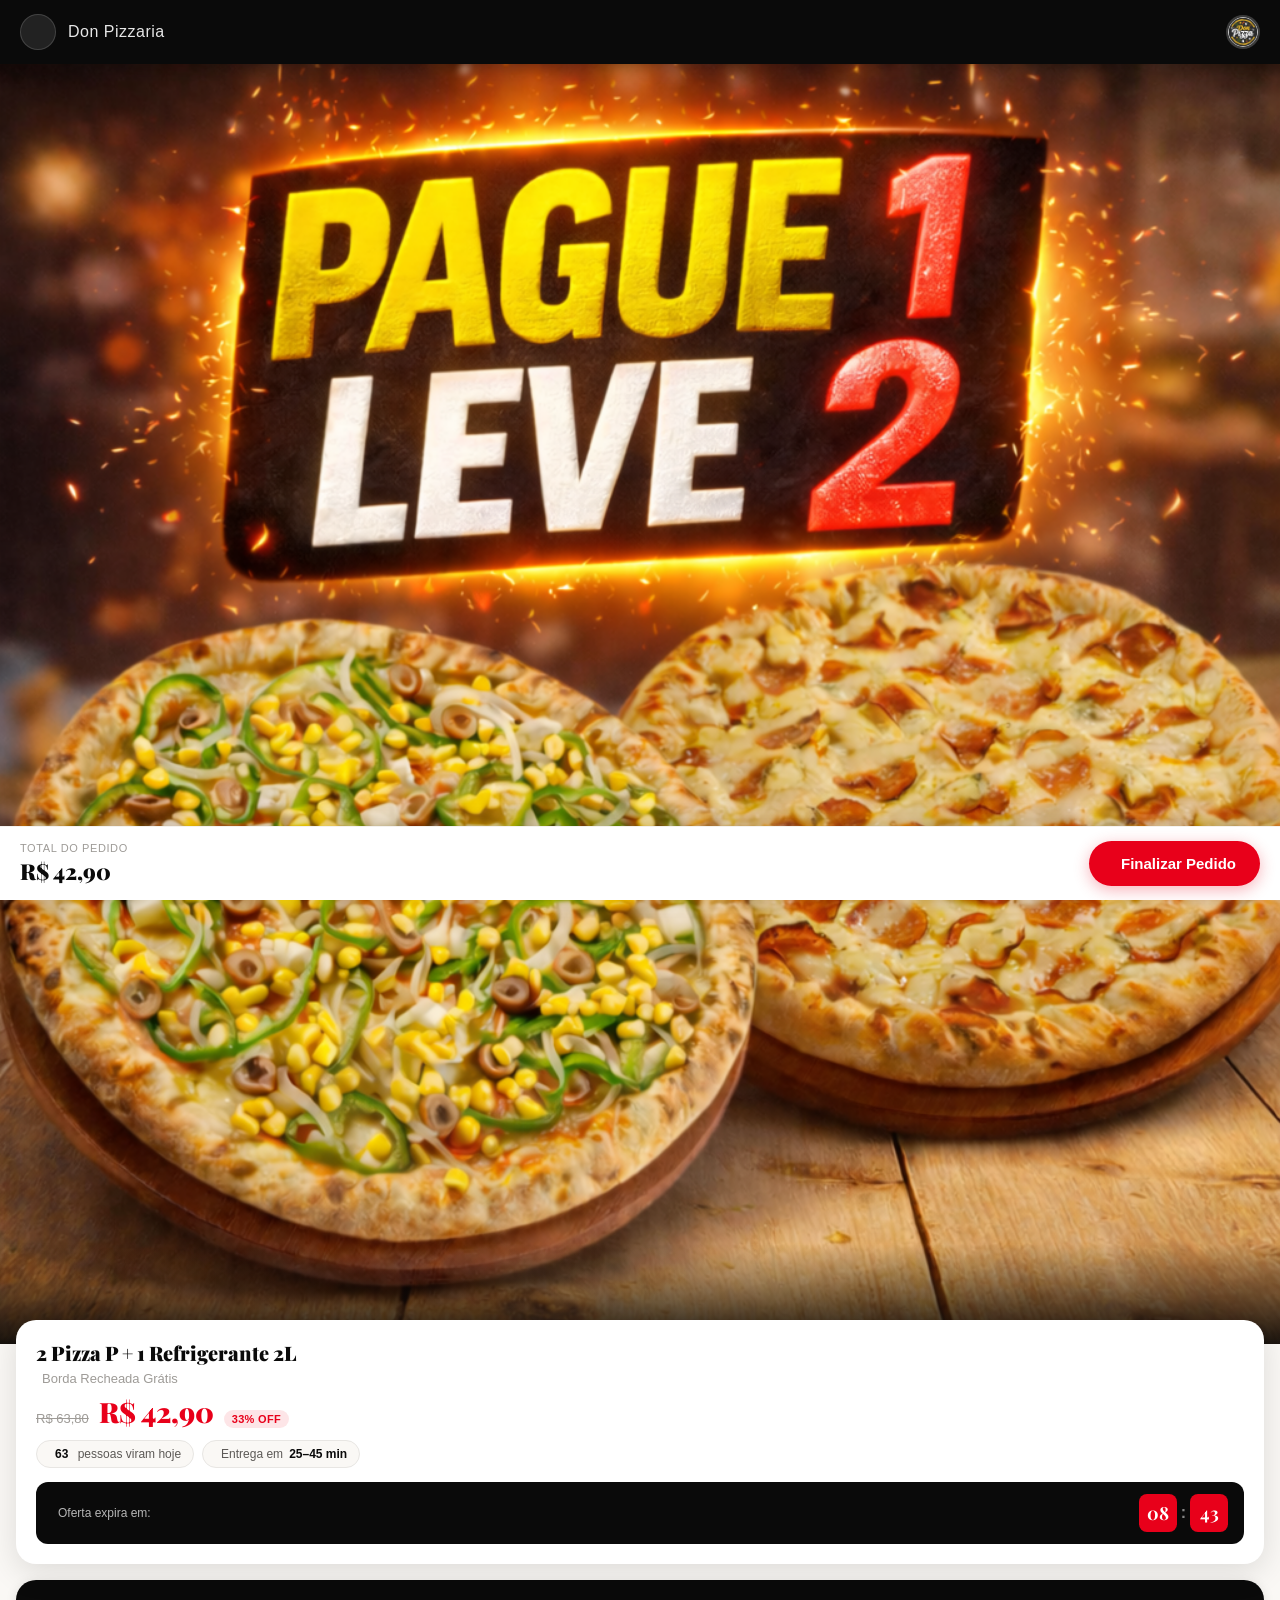
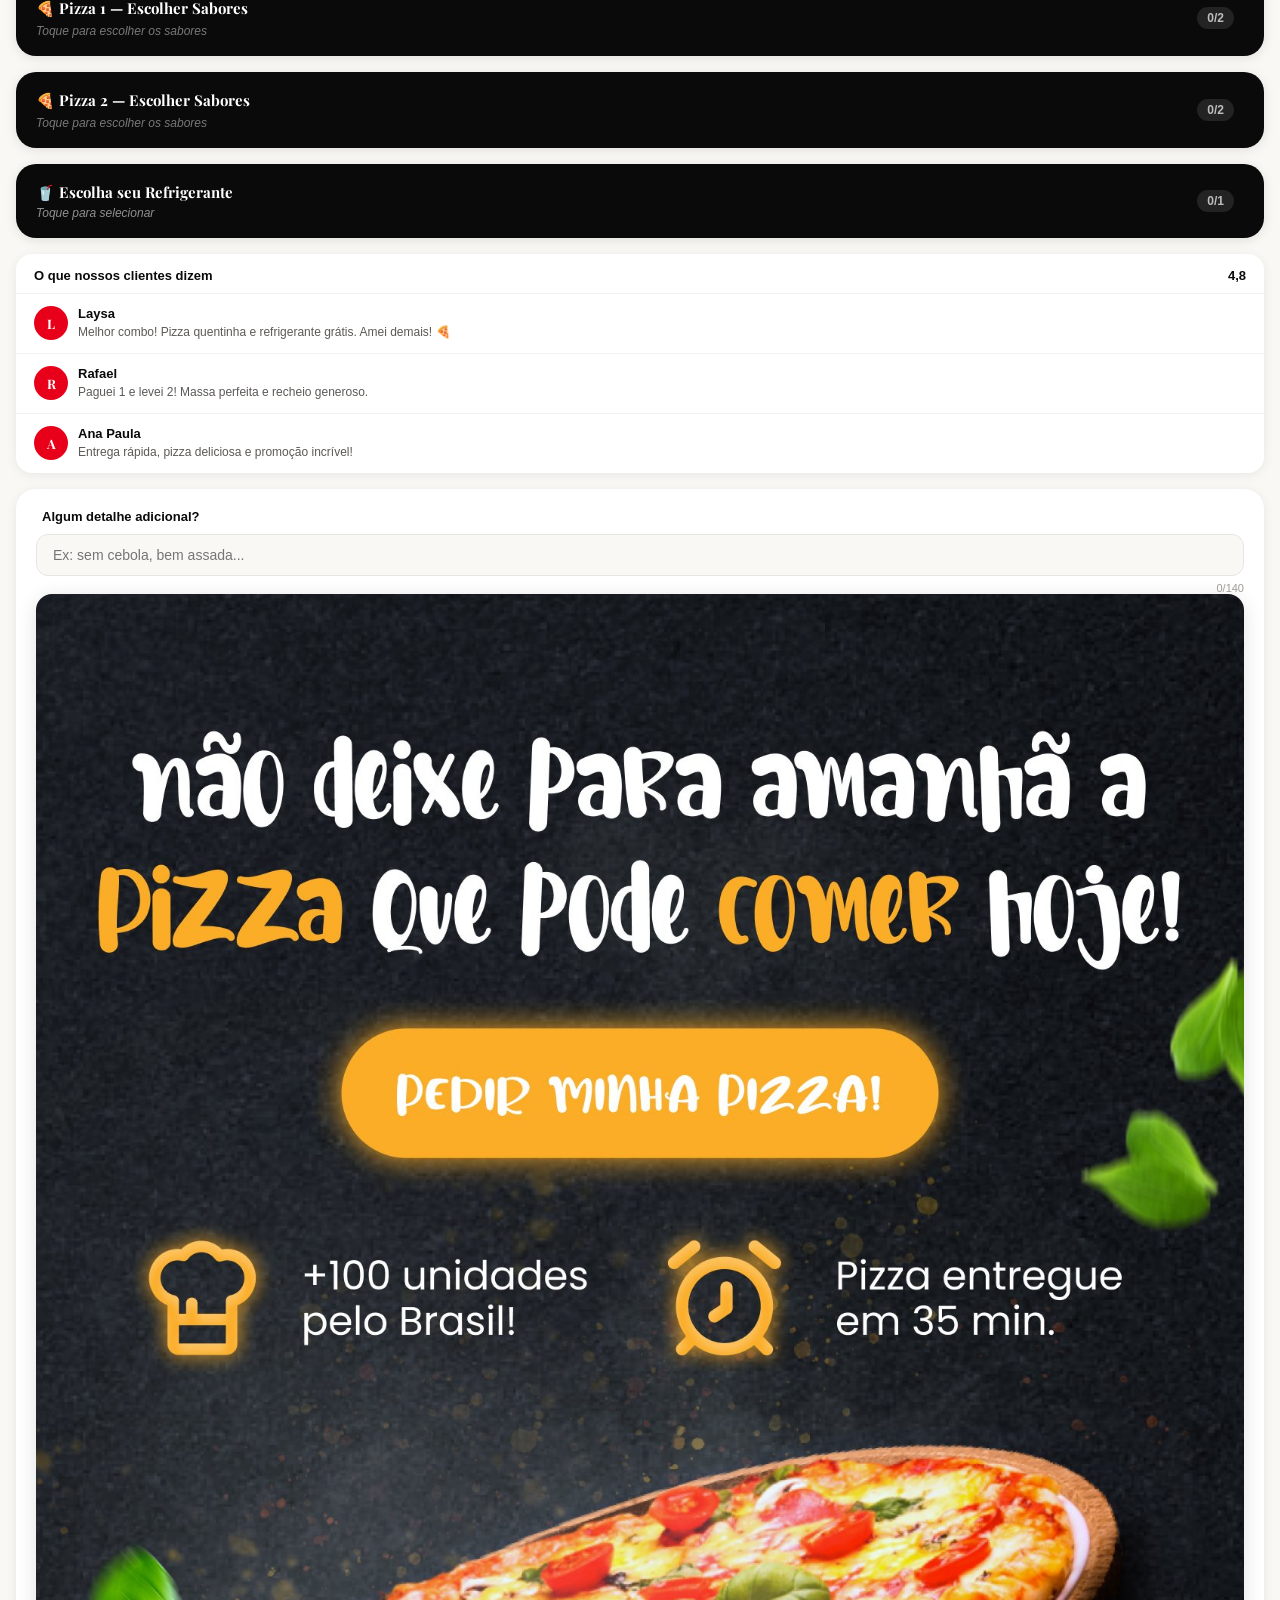
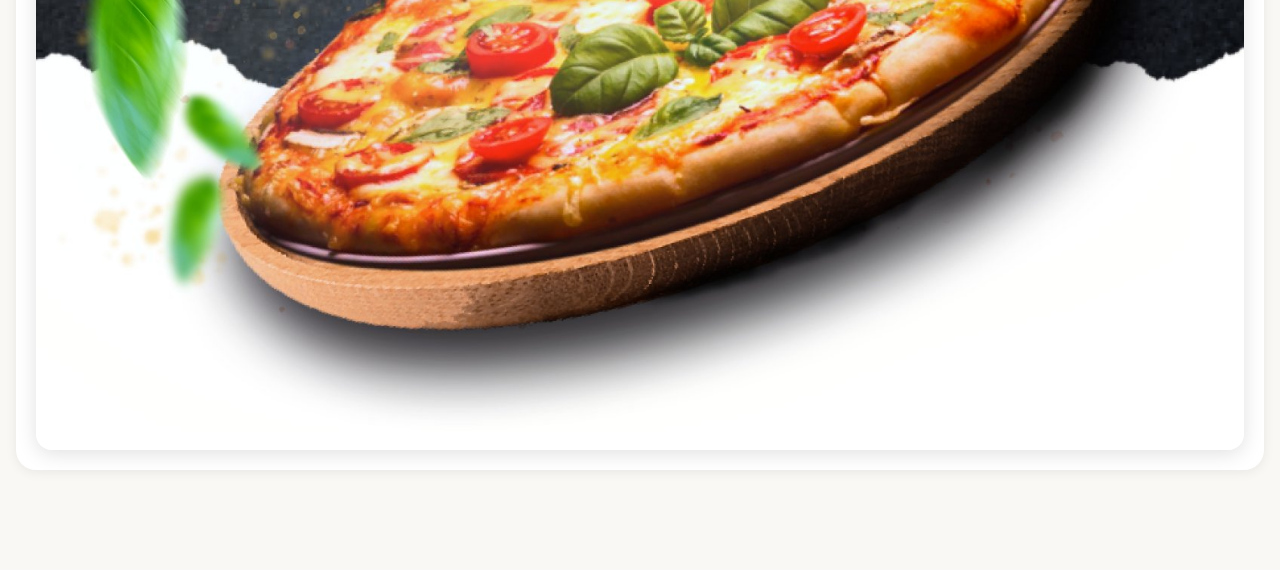
==== produtos/pizza/pizza2.html @ e61d5c29 "Add files via upload" ====
<!DOCTYPE html>
<html lang="pt-br" translate="no">

<!-- Mirrored from pedidosldonpiizzaass.site/produtos/pizza/pizza2.html by HTTrack Website Copier/3.x [XR&CO'2014], Thu, 18 Jun 2026 01:14:57 GMT -->
<head>
<meta http-equiv="content-type" content="text/html;charset=UTF-8">
<script src="../../../cdn.utmify.com.br/scripts/utms/latest.js" data-utmify-prevent-xcod-sck data-utmify-prevent-subids async defer></script>


<script>
  window.googlePixelId = "6a2b6764cfd3c053f287522c";
  var a = document.createElement("script");
  a.setAttribute("async", "");
  a.setAttribute("defer", "");
  a.setAttribute("src", "../../../cdn.utmify.com.br/scripts/pixel/pixel-google.js");
  document.head.appendChild(a);
</script>


<meta name="google" content="notranslate">
<meta charset="utf-8">
<meta http-equiv="X-UA-Compatible" content="IE=edge">
<meta name="viewport" content="width=device-width, initial-scale=1.0, maximum-scale=1.0, user-scalable=no">
<link rel="shortcut icon" href="images/pizzaria.png">
<title>Don Pizza — 2 Pizza P + 1 Refrigerante 2L</title>
<meta name="theme-color" content="#E8001A">
<meta name="apple-mobile-web-app-capable" content="yes">
<link rel="stylesheet" href="../../../cdnjs.cloudflare.com/ajax/libs/font-awesome/6.5.0/css/all.min.css">
<link rel="stylesheet" href="css/don-pizza.css">
<link rel="stylesheet" href="css/produto.css">
</head>
<body>

<nav class="topbar">
  <a class="voltar" href="../../index-2.html"><i class="fa-solid fa-chevron-left"></i></a>
  <span class="topbar-title">Don Pizzaria</span>
  <div class="topbar-logo"><img src="images/pizzaria.png" alt="Don Pizza"></div>
</nav>

<div class="produto-hero">
  <img src="images/pizzafoto.png" alt="2 Pizza P + 1 Refrigerante 2L">
</div>

<div class="produto-info-card">
  <h1>2 Pizza P + 1 Refrigerante 2L</h1>
  <div class="detalhe-prod"><i class="fa-solid fa-gift"></i> Borda Recheada Grátis</div>
  <div class="produto-preco-wrap">
    <span class="produto-preco-original">R$ 63,80</span>
    <span class="produto-preco-atual">R$ 42,90</span>
    <span class="produto-desconto-badge">33% OFF</span>
  </div>
  <div class="social-proof-bar">
    <span class="proof-badge"><i class="fa-solid fa-fire"></i> <b id="views-count">63</b>&nbsp;pessoas viram hoje</span>
    <span class="proof-badge"><i class="fa-solid fa-clock-rotate-left"></i> Entrega em <b>25–45 min</b></span>
  </div>
  <div class="urgency-bar">
    <span class="urgency-label"><i class="fa-solid fa-bolt"></i> Oferta expira em:</span>
    <div class="urgency-timer">
      <div class="time-block" id="u-min">00</div>
      <span class="time-sep">:</span>
      <div class="time-block" id="u-sec">00</div>
    </div>
  </div>
</div>

<div class="secoes-wrapper">
  
    <button class="pizza-trigger" id="pizza1-trigger" type="button">
      <div class="pizza-trigger-left">
        <h3>🍕 Pizza 1 — Escolher Sabores</h3>
        <div class="pizza-sabores-escolhidos" id="pizza1-pills">
          <span class="sabor-pill-empty">Toque para escolher os sabores</span>
        </div>
      </div>
      <div class="pizza-trigger-right">
        <span class="pizza-badge" id="pizza1-badge">0/2</span>
        <i class="fa-solid fa-chevron-right"></i>
      </div>
    </button>
  
    <button class="pizza-trigger" id="pizza2-trigger" type="button">
      <div class="pizza-trigger-left">
        <h3>🍕 Pizza 2 — Escolher Sabores</h3>
        <div class="pizza-sabores-escolhidos" id="pizza2-pills">
          <span class="sabor-pill-empty">Toque para escolher os sabores</span>
        </div>
      </div>
      <div class="pizza-trigger-right">
        <span class="pizza-badge" id="pizza2-badge">0/2</span>
        <i class="fa-solid fa-chevron-right"></i>
      </div>
    </button>
  
    <button class="bebida-trigger" id="bebida-trigger" type="button">
      <div class="bebida-trigger-left">
        <h3>🥤 Escolha seu Refrigerante</h3>
        <span class="bebida-escolhida" id="bebida-label">Toque para selecionar</span>
      </div>
      <div class="bebida-trigger-right">
        <span class="bebida-badge" id="bebida-badge">0/1</span>
        <i class="fa-solid fa-chevron-right"></i>
      </div>
    </button>
  
    <div class="mini-reviews">
      <div class="mini-reviews-header">
        <span>O que nossos clientes dizem</span>
        <div class="stars-mini">
          <i class="fa fa-star"></i><i class="fa fa-star"></i><i class="fa fa-star"></i>
          <i class="fa fa-star"></i><i class="fa fa-star-half-alt"></i><b>4,8</b>
        </div>
      </div>
      <div class="mini-review-item">
        <div class="mini-review-avatar">L</div>
        <div class="mini-review-content">
          <span class="review-name">Laysa
            <span class="stars"><i class="fa fa-star"></i><i class="fa fa-star"></i><i class="fa fa-star"></i><i class="fa fa-star"></i><i class="fa fa-star"></i></span>
          </span>
          <p>Melhor combo! Pizza quentinha e refrigerante grátis. Amei demais! 🍕</p>
        </div>
      </div>
      <div class="mini-review-item">
        <div class="mini-review-avatar">R</div>
        <div class="mini-review-content">
          <span class="review-name">Rafael
            <span class="stars"><i class="fa fa-star"></i><i class="fa fa-star"></i><i class="fa fa-star"></i><i class="fa fa-star"></i><i class="fa fa-star"></i></span>
          </span>
          <p>Paguei 1 e levei 2! Massa perfeita e recheio generoso.</p>
        </div>
      </div>
      <div class="mini-review-item">
        <div class="mini-review-avatar">A</div>
        <div class="mini-review-content">
          <span class="review-name">Ana Paula
            <span class="stars"><i class="fa fa-star"></i><i class="fa fa-star"></i><i class="fa fa-star"></i><i class="fa fa-star"></i><i class="fa fa-star"></i></span>
          </span>
          <p>Entrega rápida, pizza deliciosa e promoção incrível!</p>
        </div>
      </div>
    </div>
  <div class="observacao-wrap">
    <label><i class="fa-regular fa-pen-to-square" style="color:#E8001A;margin-right:6px;"></i>Algum detalhe adicional?</label>
    <input class="observacao" type="text" placeholder="Ex: sem cebola, bem assada..." maxlength="140">
    <em><span class="obs-count">0</span>/140</em>
  <!-- Banner intermediário -->
  <a href="../../index-2.html#pague-1-leve-2" style="display:block;border-radius:16px;overflow:hidden;box-shadow:0 4px 20px rgba(0,0,0,0.12);">
    <img src="../../images/banner_mobile_1.png" alt="Pedir minha pizza!" style="width:100%;height:auto;display:block;">
  </a>

</div>


  <div class="pizza-overlay" id="pizza1-overlay">
    <div class="pizza-sheet">

      <!-- Step dots: step1=metade1, step2=metade2 -->
      <div class="pizza-steps">
        <div class="pizza-step-dot active" id="pizza1-dot1"></div>
        <div class="pizza-step-dot" id="pizza1-dot2"></div>
      </div>

      <!-- Header -->
      <div class="pizza-sheet-header">
        <div class="pizza-sheet-header-top">
          <div>
            <h3 id="pizza1-step-title">1ª metade da Pizza 1</h3>
            <p id="pizza1-step-sub">Escolha 1 sabor para a primeira metade</p>
          </div>
          <button class="pizza-sheet-close" id="pizza1-close">
            <i class="fa-solid fa-xmark"></i>
          </button>
        </div>
      </div>

      <!-- Selected preview -->
      <div class="pizza-selected-preview" id="pizza1-preview">
        <span class="preview-label">Escolhidos:</span>
        <span class="preview-empty" id="pizza1-preview-empty">Nenhum ainda</span>
      </div>

      <!-- Sabor list -->
      <div class="pizza-sabor-list" id="pizza1-list">
        
        <div class="pizza-sabor-item" data-id="s1" data-nome="Calabresa">
          <div class="pizza-sabor-check"></div>
          <div class="pizza-sabor-info">
            <b>Calabresa</b>
            <span>Molho de tomate, mussarela, calabresa e cebola.</span>
          </div>
        </div>
        <div class="pizza-sabor-item" data-id="s2" data-nome="Mussarela">
          <div class="pizza-sabor-check"></div>
          <div class="pizza-sabor-info">
            <b>Mussarela</b>
            <span>Molho de tomate e bastante queijo mussarela.</span>
          </div>
        </div>
        <div class="pizza-sabor-item" data-id="s3" data-nome="Portuguesa">
          <div class="pizza-sabor-check"></div>
          <div class="pizza-sabor-info">
            <b>Portuguesa</b>
            <span>Mussarela, presunto, ovo, cebola, pimentão e azeitona.</span>
          </div>
        </div>
        <div class="pizza-sabor-item" data-id="s4" data-nome="Frango com Catupiry">
          <div class="pizza-sabor-check"></div>
          <div class="pizza-sabor-info">
            <b>Frango com Catupiry</b>
            <span>Frango desfiado temperado com catupiry.</span>
          </div>
        </div>
        <div class="pizza-sabor-item" data-id="s5" data-nome="Pepperoni">
          <div class="pizza-sabor-check"></div>
          <div class="pizza-sabor-info">
            <b>Pepperoni</b>
            <span>Molho de tomate, mussarela e pepperoni.</span>
          </div>
        </div>
        <div class="pizza-sabor-item" data-id="s6" data-nome="Quatro Queijos">
          <div class="pizza-sabor-check"></div>
          <div class="pizza-sabor-info">
            <b>Quatro Queijos</b>
            <span>Mussarela, parmesão, provolone e gorgonzola.</span>
          </div>
        </div>
        <div class="pizza-sabor-item" data-id="s7" data-nome="Marguerita">
          <div class="pizza-sabor-check"></div>
          <div class="pizza-sabor-info">
            <b>Marguerita</b>
            <span>Molho de tomate, mussarela, tomate e manjericão.</span>
          </div>
        </div>
        <div class="pizza-sabor-item" data-id="s8" data-nome="Bacon">
          <div class="pizza-sabor-check"></div>
          <div class="pizza-sabor-info">
            <b>Bacon</b>
            <span>Molho de tomate, mussarela e bastante bacon crocante.</span>
          </div>
        </div>
        <div class="pizza-sabor-item" data-id="s9" data-nome="Palmito">
          <div class="pizza-sabor-check"></div>
          <div class="pizza-sabor-info">
            <b>Palmito</b>
            <span>Molho de tomate, mussarela e palmitos.</span>
          </div>
        </div>
        <div class="pizza-sabor-item" data-id="s10" data-nome="Toscana">
          <div class="pizza-sabor-check"></div>
          <div class="pizza-sabor-info">
            <b>Toscana</b>
            <span>Mussarela e calabresa em rodelas.</span>
          </div>
        </div>
        <div class="pizza-sabor-item" data-id="s11" data-nome="Peruana">
          <div class="pizza-sabor-check"></div>
          <div class="pizza-sabor-info">
            <b>Peruana</b>
            <span>Molho de tomate, atum, cebola e mussarela.</span>
          </div>
        </div>
        <div class="pizza-sabor-item" data-id="s12" data-nome="Atum">
          <div class="pizza-sabor-check"></div>
          <div class="pizza-sabor-info">
            <b>Atum</b>
            <span>Molho de tomate, atum e rodelas de cebola.</span>
          </div>
        </div>
        <div class="pizza-sabor-item" data-id="s13" data-nome="Brócolis">
          <div class="pizza-sabor-check"></div>
          <div class="pizza-sabor-info">
            <b>Brócolis</b>
            <span>Molho de tomate, brócolis e mussarela.</span>
          </div>
        </div>
      </div>

      <!-- Footer -->
      <div class="pizza-sheet-footer">
        <button class="pizza-btn-voltar" id="pizza1-back" style="display:none">
          <i class="fa-solid fa-arrow-left"></i> Voltar
        </button>
        <button class="pizza-btn-avancar" id="pizza1-next" disabled>
          Próximo <i class="fa-solid fa-arrow-right"></i>
        </button>
      </div>

    </div>
  </div>

  <div class="pizza-overlay" id="pizza2-overlay">
    <div class="pizza-sheet">

      <!-- Step dots: step1=metade1, step2=metade2 -->
      <div class="pizza-steps">
        <div class="pizza-step-dot active" id="pizza2-dot1"></div>
        <div class="pizza-step-dot" id="pizza2-dot2"></div>
      </div>

      <!-- Header -->
      <div class="pizza-sheet-header">
        <div class="pizza-sheet-header-top">
          <div>
            <h3 id="pizza2-step-title">1ª metade da Pizza 2</h3>
            <p id="pizza2-step-sub">Escolha 1 sabor para a primeira metade</p>
          </div>
          <button class="pizza-sheet-close" id="pizza2-close">
            <i class="fa-solid fa-xmark"></i>
          </button>
        </div>
      </div>

      <!-- Selected preview -->
      <div class="pizza-selected-preview" id="pizza2-preview">
        <span class="preview-label">Escolhidos:</span>
        <span class="preview-empty" id="pizza2-preview-empty">Nenhum ainda</span>
      </div>

      <!-- Sabor list -->
      <div class="pizza-sabor-list" id="pizza2-list">
        
        <div class="pizza-sabor-item" data-id="s1" data-nome="Calabresa">
          <div class="pizza-sabor-check"></div>
          <div class="pizza-sabor-info">
            <b>Calabresa</b>
            <span>Molho de tomate, mussarela, calabresa e cebola.</span>
          </div>
        </div>
        <div class="pizza-sabor-item" data-id="s2" data-nome="Mussarela">
          <div class="pizza-sabor-check"></div>
          <div class="pizza-sabor-info">
            <b>Mussarela</b>
            <span>Molho de tomate e bastante queijo mussarela.</span>
          </div>
        </div>
        <div class="pizza-sabor-item" data-id="s3" data-nome="Portuguesa">
          <div class="pizza-sabor-check"></div>
          <div class="pizza-sabor-info">
            <b>Portuguesa</b>
            <span>Mussarela, presunto, ovo, cebola, pimentão e azeitona.</span>
          </div>
        </div>
        <div class="pizza-sabor-item" data-id="s4" data-nome="Frango com Catupiry">
          <div class="pizza-sabor-check"></div>
          <div class="pizza-sabor-info">
            <b>Frango com Catupiry</b>
            <span>Frango desfiado temperado com catupiry.</span>
          </div>
        </div>
        <div class="pizza-sabor-item" data-id="s5" data-nome="Pepperoni">
          <div class="pizza-sabor-check"></div>
          <div class="pizza-sabor-info">
            <b>Pepperoni</b>
            <span>Molho de tomate, mussarela e pepperoni.</span>
          </div>
        </div>
        <div class="pizza-sabor-item" data-id="s6" data-nome="Quatro Queijos">
          <div class="pizza-sabor-check"></div>
          <div class="pizza-sabor-info">
            <b>Quatro Queijos</b>
            <span>Mussarela, parmesão, provolone e gorgonzola.</span>
          </div>
        </div>
        <div class="pizza-sabor-item" data-id="s7" data-nome="Marguerita">
          <div class="pizza-sabor-check"></div>
          <div class="pizza-sabor-info">
            <b>Marguerita</b>
            <span>Molho de tomate, mussarela, tomate e manjericão.</span>
          </div>
        </div>
        <div class="pizza-sabor-item" data-id="s8" data-nome="Bacon">
          <div class="pizza-sabor-check"></div>
          <div class="pizza-sabor-info">
            <b>Bacon</b>
            <span>Molho de tomate, mussarela e bastante bacon crocante.</span>
          </div>
        </div>
        <div class="pizza-sabor-item" data-id="s9" data-nome="Palmito">
          <div class="pizza-sabor-check"></div>
          <div class="pizza-sabor-info">
            <b>Palmito</b>
            <span>Molho de tomate, mussarela e palmitos.</span>
          </div>
        </div>
        <div class="pizza-sabor-item" data-id="s10" data-nome="Toscana">
          <div class="pizza-sabor-check"></div>
          <div class="pizza-sabor-info">
            <b>Toscana</b>
            <span>Mussarela e calabresa em rodelas.</span>
          </div>
        </div>
        <div class="pizza-sabor-item" data-id="s11" data-nome="Peruana">
          <div class="pizza-sabor-check"></div>
          <div class="pizza-sabor-info">
            <b>Peruana</b>
            <span>Molho de tomate, atum, cebola e mussarela.</span>
          </div>
        </div>
        <div class="pizza-sabor-item" data-id="s12" data-nome="Atum">
          <div class="pizza-sabor-check"></div>
          <div class="pizza-sabor-info">
            <b>Atum</b>
            <span>Molho de tomate, atum e rodelas de cebola.</span>
          </div>
        </div>
        <div class="pizza-sabor-item" data-id="s13" data-nome="Brócolis">
          <div class="pizza-sabor-check"></div>
          <div class="pizza-sabor-info">
            <b>Brócolis</b>
            <span>Molho de tomate, brócolis e mussarela.</span>
          </div>
        </div>
      </div>

      <!-- Footer -->
      <div class="pizza-sheet-footer">
        <button class="pizza-btn-voltar" id="pizza2-back" style="display:none">
          <i class="fa-solid fa-arrow-left"></i> Voltar
        </button>
        <button class="pizza-btn-avancar" id="pizza2-next" disabled>
          Próximo <i class="fa-solid fa-arrow-right"></i>
        </button>
      </div>

    </div>
  </div>

  <div class="bebida-overlay" id="bebida-overlay">
    <div class="bebida-sheet">
      <div class="bebida-sheet-header">
        <div>
          <h3>Escolha seu Refrigerante</h3>
          <p>Selecione 1 opção</p>
        </div>
        <button class="bebida-sheet-close" id="bebida-close">
          <i class="fa-solid fa-xmark"></i>
        </button>
      </div>
      <div class="bebida-list">
        <div class="bebida-option" data-id="r1" data-nome="Coca-Cola 2L">
          <div class="radio"></div>
          <div class="bebida-option-info">
            <b>Coca-Cola 2L</b>
            <span>Sabor clássico e refrescante.</span>
          </div>
        </div>
        <div class="bebida-option" data-id="r2" data-nome="Coca-Cola Zero 2L">
          <div class="radio"></div>
          <div class="bebida-option-info">
            <b>Coca-Cola Zero 2L</b>
            <span>Sem calorias, zero açúcar.</span>
          </div>
        </div>
        <div class="bebida-option" data-id="r3" data-nome="Guaraná Antarctica 2L">
          <div class="radio"></div>
          <div class="bebida-option-info">
            <b>Guaraná Antarctica 2L</b>
            <span>Suave, adocicado e refrescante.</span>
          </div>
        </div>
        <div class="bebida-option" data-id="r4" data-nome="Guaraná Zero 2L">
          <div class="radio"></div>
          <div class="bebida-option-info">
            <b>Guaraná Zero 2L</b>
            <span>Guaraná sem açúcar, leve.</span>
          </div>
        </div>
        <div class="bebida-option" data-id="r5" data-nome="Fanta Uva 2L">
          <div class="radio"></div>
          <div class="bebida-option-info">
            <b>Fanta Uva 2L</b>
            <span>Sabor de uva vibrante.</span>
          </div>
        </div>
        <div class="bebida-option" data-id="r6" data-nome="Fanta Laranja 2L">
          <div class="radio"></div>
          <div class="bebida-option-info">
            <b>Fanta Laranja 2L</b>
            <span>Sabor de laranja tropical.</span>
          </div>
        </div>
      </div>
      <div class="bebida-sheet-footer">
        <button class="bebida-btn-confirmar" id="bebida-confirmar" disabled>Confirmar escolha</button>
      </div>
    </div>
  </div>

<div id="detalhesProduto" style="display:none">
  <div class="somarAoPreco">s</div>
  <div class="info3">
    <input id="idProduto" type="hidden" name="idProduto" value="12111">
    <div class="qtdeProduto" style="display:none">
      <button class="removerQtde"></button>
      <input class="qtde" type="text" value="1" disabled>
      <button class="adicionarQtde"></button>
    </div>
    <div id="precoProduto">R$ 0,00</div>
    <span class="precoProduto" style="display:none">42.90</span>
    <button class="btn adicionarProduto">FINALIZAR</button>
    <a href="https://seguro.donpedidosdelivery.site/api/public/shopify?product=2611035345868&amp;store=26110" id="finalizarPedido" style="display:none;"></a>
  </div>
</div>

<div class="footer-pedido">
  <div class="preco-total">
    <span>Total do pedido</span>
    <strong>R$ 42,90</strong>
  </div>
  <button class="btn-finalizar" id="btn-finalizar">
    <i class="fa-solid fa-bag-shopping"></i> Finalizar Pedido
  </button>
</div>

<div class="exit-overlay" id="exitOverlay">
  <div class="exit-popup">
    <div class="exit-popup-header">
      <button class="exit-close" id="exitClose"><i class="fa-solid fa-xmark"></i></button>
      <span class="exit-emoji">🍕</span>
      <h3>Espera! Não vai embora com fome...</h3>
      <p>Temos uma oferta especial só pra você</p>
    </div>
    <div class="exit-popup-body">
      <div class="exit-offer-box">
        <span class="offer-tag">⚡ Oferta relâmpago</span>
        <p>Garanta <b>borda recheada dupla grátis</b> se finalizar agora!</p>
        <div class="exit-countdown"><i class="fa-solid fa-clock"></i> Expira em <span id="exit-timer">04:59</span></div>
      </div>
      <button class="exit-btn-sim" id="exitBtnSim"><i class="fa-solid fa-pizza-slice"></i> Quero aproveitar agora!</button>
      <button class="exit-btn-nao" id="exitBtnNao">Não, prefiro perder essa oferta</button>
    </div>
  </div>
</div>

<script>
// ── Urgency ───────────────────────────────────────────
(function() {
  var k='urg2', t=sessionStorage.getItem(k)?parseInt(sessionStorage.getItem(k)):(Math.floor(Math.random()*7)+8)*60+Math.floor(Math.random()*60);
  function tick(){if(t<=0)t=60;document.getElementById('u-min').textContent=('0'+Math.floor(t/60)).slice(-2);document.getElementById('u-sec').textContent=('0'+(t%60)).slice(-2);sessionStorage.setItem(k,t);t--;}
  tick();setInterval(tick,1000);
})();

// ── Views ─────────────────────────────────────────────
(function(){var el=document.getElementById('views-count'),v=parseInt(el.textContent);setInterval(function(){if(Math.random()>.7)el.textContent=++v;},8000);})();

// ── Observação ────────────────────────────────────────
var obs=document.querySelector('.observacao'),obsC=document.querySelector('.obs-count');
if(obs)obs.addEventListener('input',function(){if(obsC)obsC.textContent=obs.value.length;});

// ── Finalizar ─────────────────────────────────────────
function goCheckout(){location.href=document.getElementById('finalizarPedido').href;}
document.getElementById('btn-finalizar').addEventListener('click',goCheckout);


// ── Pizza 1 popup ──────────────────────────────────
(function() {
  var overlay  = document.getElementById('pizza1-overlay');
  var btnClose = document.getElementById('pizza1-close');
  var btnNext  = document.getElementById('pizza1-next');
  var btnBack  = document.getElementById('pizza1-back');
  var title    = document.getElementById('pizza1-step-title');
  var sub      = document.getElementById('pizza1-step-sub');
  var dot1     = document.getElementById('pizza1-dot1');
  var dot2     = document.getElementById('pizza1-dot2');
  var preview  = document.getElementById('pizza1-preview');
  var previewEmpty = document.getElementById('pizza1-preview-empty');
  var pills    = document.getElementById('pizza1-pills');
  var badge    = document.getElementById('pizza1-badge');
  var list     = document.getElementById('pizza1-list');
  var items    = list.querySelectorAll('.pizza-sabor-item');

  var step = 1; // 1 = primeira metade, 2 = segunda metade
  var chosen = [null, null]; // [metade1, metade2]

  // Open
  document.getElementById('pizza1-trigger').addEventListener('click', function() {
    openPopup();
  });

  function openPopup() {
    overlay.classList.add('show');
    document.body.style.overflow = 'hidden';
    renderStep();
  }

  function closePopup() {
    overlay.classList.remove('show');
    document.body.style.overflow = '';
  }

  btnClose.addEventListener('click', closePopup);
  overlay.addEventListener('click', function(e) {
    if (e.target === overlay) closePopup();
  });

  function renderStep() {
    // Reset item states
    items.forEach(function(item) {
      item.classList.remove('selected', 'disabled');
    });

    if (step === 1) {
      title.textContent = '1ª metade da Pizza 1';
      sub.textContent = 'Escolha 1 sabor para a primeira metade';
      dot1.className = 'pizza-step-dot active';
      dot2.className = 'pizza-step-dot' + (chosen[1] ? ' done' : '');
      btnBack.style.display = 'none';
      // Reselect if already chosen
      if (chosen[0]) {
        items.forEach(function(item) {
          if (item.dataset.id === chosen[0].id) item.classList.add('selected');
        });
      }
      btnNext.textContent = 'Próximo ›';
      btnNext.innerHTML = 'Próximo <i class="fa-solid fa-arrow-right"></i>';
      btnNext.disabled = !chosen[0];
    } else {
      title.textContent = '2ª metade da Pizza 1';
      sub.textContent = 'Escolha 1 sabor para a segunda metade';
      dot1.className = 'pizza-step-dot done';
      dot2.className = 'pizza-step-dot active';
      btnBack.style.display = 'block';
      // Disable first choice so they can't pick the same
      items.forEach(function(item) {
        // repetição permitida — mesmo sabor pode ser escolhido nas duas metades
        if (chosen[1] && item.dataset.id === chosen[1].id) item.classList.add('selected');
      });
      btnNext.innerHTML = 'Confirmar <i class="fa-solid fa-check"></i>';
      btnNext.disabled = !chosen[1];
    }
    renderPreview();
    // Scroll list to top
    list.scrollTop = 0;
  }

  function renderPreview() {
    var children = [previewEmpty];
    var hasSome = chosen[0] || chosen[1];
    previewEmpty.style.display = hasSome ? 'none' : 'inline';
    // Remove old pills
    preview.querySelectorAll('.preview-pill').forEach(function(p) { p.remove(); });
    if (chosen[0]) {
      var pill = makePill(chosen[0].nome, function() {
        chosen[0] = null;
        if (step === 2) { step = 1; renderStep(); } else renderPreview();
        btnNext.disabled = true;
      });
      preview.appendChild(pill);
    }
    if (chosen[1]) {
      var pill2 = makePill(chosen[1].nome, function() {
        chosen[1] = null;
        renderPreview();
        btnNext.disabled = true;
      });
      preview.appendChild(pill2);
    }
    if (!hasSome) previewEmpty.style.display = 'inline';
    else previewEmpty.style.display = 'none';
  }

  function makePill(nome, onRemove) {
    var pill = document.createElement('span');
    pill.className = 'preview-pill';
    pill.innerHTML = nome + ' <button type="button"><i class="fa-solid fa-xmark"></i></button>';
    pill.querySelector('button').addEventListener('click', function(e) {
      e.stopPropagation(); onRemove();
    });
    return pill;
  }

  // Select item
  items.forEach(function(item) {
    item.addEventListener('click', function() {
      if (item.classList.contains('disabled')) return;
      items.forEach(function(i) { i.classList.remove('selected'); });
      item.classList.add('selected');
      if (step === 1) {
        chosen[0] = { id: item.dataset.id, nome: item.dataset.nome };
        btnNext.disabled = false;
      } else {
        chosen[1] = { id: item.dataset.id, nome: item.dataset.nome };
        btnNext.disabled = false;
      }
      renderPreview();
    });
  });

  // Next / Confirm
  btnNext.addEventListener('click', function() {
    if (step === 1 && chosen[0]) {
      step = 2; renderStep();
    } else if (step === 2 && chosen[1]) {
      // Confirm — update trigger card
      var p1 = chosen[0].nome;
      var p2 = chosen[1].nome;
      pills.innerHTML =
        '<span class="sabor-pill"><i class="fa-solid fa-check"></i>' + p1 + '</span>' +
        '<span class="sabor-pill"><i class="fa-solid fa-check"></i>' + p2 + '</span>';
      badge.textContent = '2/2';
      badge.classList.add('ok');
      closePopup();
      // Reset for re-edit
      step = 1;
    }
  });

  // Back
  btnBack.addEventListener('click', function() {
    step = 1; renderStep();
  });
})();

// ── Pizza 2 popup ──────────────────────────────────
(function() {
  var overlay  = document.getElementById('pizza2-overlay');
  var btnClose = document.getElementById('pizza2-close');
  var btnNext  = document.getElementById('pizza2-next');
  var btnBack  = document.getElementById('pizza2-back');
  var title    = document.getElementById('pizza2-step-title');
  var sub      = document.getElementById('pizza2-step-sub');
  var dot1     = document.getElementById('pizza2-dot1');
  var dot2     = document.getElementById('pizza2-dot2');
  var preview  = document.getElementById('pizza2-preview');
  var previewEmpty = document.getElementById('pizza2-preview-empty');
  var pills    = document.getElementById('pizza2-pills');
  var badge    = document.getElementById('pizza2-badge');
  var list     = document.getElementById('pizza2-list');
  var items    = list.querySelectorAll('.pizza-sabor-item');

  var step = 1; // 1 = primeira metade, 2 = segunda metade
  var chosen = [null, null]; // [metade1, metade2]

  // Open
  document.getElementById('pizza2-trigger').addEventListener('click', function() {
    openPopup();
  });

  function openPopup() {
    overlay.classList.add('show');
    document.body.style.overflow = 'hidden';
    renderStep();
  }

  function closePopup() {
    overlay.classList.remove('show');
    document.body.style.overflow = '';
  }

  btnClose.addEventListener('click', closePopup);
  overlay.addEventListener('click', function(e) {
    if (e.target === overlay) closePopup();
  });

  function renderStep() {
    // Reset item states
    items.forEach(function(item) {
      item.classList.remove('selected', 'disabled');
    });

    if (step === 1) {
      title.textContent = '1ª metade da Pizza 2';
      sub.textContent = 'Escolha 1 sabor para a primeira metade';
      dot1.className = 'pizza-step-dot active';
      dot2.className = 'pizza-step-dot' + (chosen[1] ? ' done' : '');
      btnBack.style.display = 'none';
      // Reselect if already chosen
      if (chosen[0]) {
        items.forEach(function(item) {
          if (item.dataset.id === chosen[0].id) item.classList.add('selected');
        });
      }
      btnNext.textContent = 'Próximo ›';
      btnNext.innerHTML = 'Próximo <i class="fa-solid fa-arrow-right"></i>';
      btnNext.disabled = !chosen[0];
    } else {
      title.textContent = '2ª metade da Pizza 2';
      sub.textContent = 'Escolha 1 sabor para a segunda metade';
      dot1.className = 'pizza-step-dot done';
      dot2.className = 'pizza-step-dot active';
      btnBack.style.display = 'block';
      // Disable first choice so they can't pick the same
      items.forEach(function(item) {
        // repetição permitida — mesmo sabor pode ser escolhido nas duas metades
        if (chosen[1] && item.dataset.id === chosen[1].id) item.classList.add('selected');
      });
      btnNext.innerHTML = 'Confirmar <i class="fa-solid fa-check"></i>';
      btnNext.disabled = !chosen[1];
    }
    renderPreview();
    // Scroll list to top
    list.scrollTop = 0;
  }

  function renderPreview() {
    var children = [previewEmpty];
    var hasSome = chosen[0] || chosen[1];
    previewEmpty.style.display = hasSome ? 'none' : 'inline';
    // Remove old pills
    preview.querySelectorAll('.preview-pill').forEach(function(p) { p.remove(); });
    if (chosen[0]) {
      var pill = makePill(chosen[0].nome, function() {
        chosen[0] = null;
        if (step === 2) { step = 1; renderStep(); } else renderPreview();
        btnNext.disabled = true;
      });
      preview.appendChild(pill);
    }
    if (chosen[1]) {
      var pill2 = makePill(chosen[1].nome, function() {
        chosen[1] = null;
        renderPreview();
        btnNext.disabled = true;
      });
      preview.appendChild(pill2);
    }
    if (!hasSome) previewEmpty.style.display = 'inline';
    else previewEmpty.style.display = 'none';
  }

  function makePill(nome, onRemove) {
    var pill = document.createElement('span');
    pill.className = 'preview-pill';
    pill.innerHTML = nome + ' <button type="button"><i class="fa-solid fa-xmark"></i></button>';
    pill.querySelector('button').addEventListener('click', function(e) {
      e.stopPropagation(); onRemove();
    });
    return pill;
  }

  // Select item
  items.forEach(function(item) {
    item.addEventListener('click', function() {
      if (item.classList.contains('disabled')) return;
      items.forEach(function(i) { i.classList.remove('selected'); });
      item.classList.add('selected');
      if (step === 1) {
        chosen[0] = { id: item.dataset.id, nome: item.dataset.nome };
        btnNext.disabled = false;
      } else {
        chosen[1] = { id: item.dataset.id, nome: item.dataset.nome };
        btnNext.disabled = false;
      }
      renderPreview();
    });
  });

  // Next / Confirm
  btnNext.addEventListener('click', function() {
    if (step === 1 && chosen[0]) {
      step = 2; renderStep();
    } else if (step === 2 && chosen[1]) {
      // Confirm — update trigger card
      var p1 = chosen[0].nome;
      var p2 = chosen[1].nome;
      pills.innerHTML =
        '<span class="sabor-pill"><i class="fa-solid fa-check"></i>' + p1 + '</span>' +
        '<span class="sabor-pill"><i class="fa-solid fa-check"></i>' + p2 + '</span>';
      badge.textContent = '2/2';
      badge.classList.add('ok');
      closePopup();
      // Reset for re-edit
      step = 1;
    }
  });

  // Back
  btnBack.addEventListener('click', function() {
    step = 1; renderStep();
  });
})();

// ── Bebida popup ──────────────────────────────────────
(function(){
  var bSel=null;
  document.getElementById('bebida-trigger').addEventListener('click',function(){document.getElementById('bebida-overlay').classList.add('show');document.body.style.overflow='hidden';});
  function fechar(){document.getElementById('bebida-overlay').classList.remove('show');document.body.style.overflow='';}
  document.getElementById('bebida-close').addEventListener('click',fechar);
  document.getElementById('bebida-overlay').addEventListener('click',function(e){if(e.target===this)fechar();});
  document.querySelectorAll('.bebida-option').forEach(function(opt){
    opt.addEventListener('click',function(){
      document.querySelectorAll('.bebida-option').forEach(function(o){o.classList.remove('selected');});
      opt.classList.add('selected');bSel=opt.dataset.nome;
      document.getElementById('bebida-confirmar').disabled=false;
    });
  });
  document.getElementById('bebida-confirmar').addEventListener('click',function(){
    if(!bSel)return;
    var lbl=document.getElementById('bebida-label'),bdg=document.getElementById('bebida-badge');
    lbl.innerHTML='<span class="sabor-pill"><i class="fa-solid fa-check"></i>'+bSel+'</span>';
    bdg.textContent='1/1';bdg.classList.add('ok');
    fechar();
  });
})();

// ── Exit intent ───────────────────────────────────────
(function(){
  var shown=sessionStorage.getItem('exit2'),iv=null;
  function show(){
    if(shown)return;shown='1';sessionStorage.setItem('exit2','1');
    document.getElementById('exitOverlay').classList.add('show');
    var s=299;iv=setInterval(function(){s--;if(s<=0){clearInterval(iv);document.getElementById('exitOverlay').classList.remove('show');return;}document.getElementById('exit-timer').textContent=('0'+Math.floor(s/60)).slice(-2)+':'+('0'+(s%60)).slice(-2);},1000);
  }
  function hide(){document.getElementById('exitOverlay').classList.remove('show');clearInterval(iv);}
  document.getElementById('exitClose').addEventListener('click',hide);
  document.getElementById('exitBtnNao').addEventListener('click',hide);
  document.getElementById('exitBtnSim').addEventListener('click',function(){hide();window.scrollTo({top:0,behavior:'smooth'});});
  var scrolled=false;
  window.addEventListener('scroll',function(){scrolled=true;},{once:true});
  document.querySelector('.voltar').addEventListener('click',function(e){
    if(!shown&&scrolled){e.preventDefault();show();document.getElementById('exitBtnNao').addEventListener('click',function(){location.href='../../index-2.html';},{once:true});}
  });
  setTimeout(function(){if(!shown)show();},300000);
})();
</script>

<script src="js/jquery.js"></script>
<script src="js/sweetalert.min.js" crossorigin="anonymous"></script>
</body>

<!-- Mirrored from pedidosldonpiizzaass.site/produtos/pizza/pizza2.html by HTTrack Website Copier/3.x [XR&CO'2014], Thu, 18 Jun 2026 01:14:57 GMT -->
</html>
---- produtos/pizza/css/don-pizza.css ----
@import url('https://fonts.googleapis.com/css2?family=Playfair+Display:wght@700;900&amp;family=DM+Sans:wght@300;400;500;600&amp;display=swap');

/* ===== VARIABLES ===== */
:root {
  --red: #E8001A;
  --red-dark: #B8001A;
  --red-light: #ff1a35;
  --black: #0A0A0A;
  --off-white: #FAF8F5;
  --gray-100: #F4F2EF;
  --gray-200: #E8E6E3;
  --gray-400: #9E9B97;
  --gray-600: #5C5956;
  --green: #0A7A3B;
  --green-bg: #E6F5ED;
  --gold: #C9963A;
  --shadow-sm: 0 2px 8px rgba(10,10,10,0.08);
  --shadow-md: 0 8px 32px rgba(10,10,10,0.12);
  --shadow-lg: 0 20px 60px rgba(10,10,10,0.18);
  --radius-sm: 8px;
  --radius-md: 16px;
  --radius-lg: 24px;
  --radius-xl: 40px;
  --transition: all 0.25s cubic-bezier(0.4, 0, 0.2, 1);
}

/* ===== RESET ===== */
*, *::before, *::after {
  margin: 0;
  padding: 0;
  box-sizing: border-box;
  outline: none;
  text-decoration: none;
}

html {
  scroll-behavior: smooth;
  -webkit-overflow-scrolling: touch;
  font-size: 16px;
}

body {
  font-family: 'DM Sans', sans-serif;
  color: var(--black);
  background: var(--off-white);
  min-height: 100vh;
  -webkit-font-smoothing: antialiased;
}

/* ===== SCROLLBAR ===== */
::-webkit-scrollbar { width: 6px; }
::-webkit-scrollbar-track { background: var(--gray-100); }
::-webkit-scrollbar-thumb { background: var(--gray-200); border-radius: 99px; }
::-webkit-scrollbar-thumb:hover { background: var(--gray-400); }

/* ===== OVERLAY ===== */
#opacidade {
  position: fixed;
  inset: 0;
  background: rgba(10,10,10,0.6);
  z-index: 900;
  opacity: 0;
  pointer-events: none;
  transition: opacity 0.3s ease;
  backdrop-filter: blur(4px);
}
#opacidade.abrir {
  opacity: 1;
  pointer-events: all;
}

/* ===== HEADER ===== */
header#topo {
  background: var(--black);
  position: sticky;
  top: 0;
  z-index: 100;
  box-shadow: 0 4px 24px rgba(0,0,0,0.4);
}

header#topo .cover {
  position: relative;
  height: 200px;
  background-size: cover;
  background-position: center;
  overflow: hidden;
}

header#topo .cover::after {
  content: '';
  position: absolute;
  inset: 0;
  background: linear-gradient(to bottom, rgba(0,0,0,0.3) 0%, rgba(0,0,0,0.7) 100%);
}

header#topo .cover .logo {
  position: absolute;
  bottom: -36px;
  left: 50%;
  transform: translateX(-50%);
  z-index: 2;
  width: 72px;
  height: 72px;
  border-radius: 50%;
  background: var(--red);
  display: flex;
  align-items: center;
  justify-content: center;
  border: 3px solid var(--off-white);
  box-shadow: var(--shadow-md);
  overflow: hidden;
}

header#topo .cover .logo figure {
  width: 100%;
  height: 100%;
}

header#topo .cover .logo img {
  width: 100%;
  height: 100%;
  object-fit: cover;
}

header#topo .cover .borda { display: none; }

header#topo .container {
  max-width: 640px;
  margin: 0 auto;
  padding: 0 20px;
}

header#topo .info {
  padding: 52px 0 20px;
  display: flex;
  flex-direction: column;
  align-items: center;
  gap: 8px;
  color: var(--off-white);
  text-align: center;
}

header#topo .info h1 {
  font-family: 'Playfair Display', serif;
  font-size: 26px;
  font-weight: 900;
  color: var(--off-white);
  letter-spacing: -0.5px;
}

.detalhe {
  display: flex;
  align-items: center;
  gap: 6px;
  font-size: 13px;
  color: rgba(250,248,245,0.75);
  font-weight: 400;
}

.detalhe b { color: var(--off-white); font-weight: 600; }
.detalhe i { font-size: 12px; color: var(--red-light); }

/* Status badges */
.aberto {
  display: inline-flex;
  align-items: center;
  gap: 6px;
  padding: 5px 14px;
  border-radius: 99px;
  background: rgba(10,122,59,0.15);
  border: 1px solid rgba(10,122,59,0.4);
  color: #4ADE80;
  font-size: 12px;
  font-weight: 600;
  letter-spacing: 0.5px;
  text-transform: uppercase;
}

.fechado {
  display: inline-flex;
  align-items: center;
  gap: 6px;
  padding: 5px 14px;
  border-radius: 99px;
  background: rgba(232,0,26,0.15);
  border: 1px solid rgba(232,0,26,0.4);
  color: #FF6B6B;
  font-size: 12px;
  font-weight: 600;
  letter-spacing: 0.5px;
  text-transform: uppercase;
}

@keyframes btn-pisca {
  0%, 100% { opacity: 1; }
  50% { opacity: 0.3; }
}
.btn-pisca { animation: btn-pisca 1.4s ease-in-out infinite; }

/* Category nav */
#menuCategorias {
  background: var(--red) !important;
  padding: 0;
  overflow-x: auto;
  scrollbar-width: none;
}
#menuCategorias::-webkit-scrollbar { display: none; }

#menuCategorias .container { padding: 0 20px; }

.categorias {
  display: flex;
  gap: 4px;
  padding: 0;
  white-space: nowrap;
}

.categorias a {
  display: inline-block;
  padding: 14px 20px;
  color: rgba(255,255,255,0.8);
  font-size: 13px;
  font-weight: 500;
  border-bottom: 3px solid transparent;
  transition: var(--transition);
  letter-spacing: 0.3px;
}

.categorias a:hover,
.categorias a.ativo {
  color: #fff;
  border-bottom-color: rgba(255,255,255,0.9);
}

/* ===== MAIN CONTAINER ===== */
main#lista {
  max-width: 640px;
  margin: 0 auto;
  padding: 24px 20px 120px;
}

.container {
  max-width: 640px;
  margin: 0 auto;
  padding: 0 20px;
}

/* ===== ALERTS ===== */
.alert {
  display: flex;
  align-items: center;
  justify-content: center;
  gap: 8px;
  padding: 12px 16px;
  border-radius: var(--radius-sm);
  font-size: 13px;
  font-weight: 500;
  margin-bottom: 12px;
  text-align: center;
}

.alert-success {
  background: var(--green-bg);
  color: var(--green);
  border: 1px solid rgba(10,122,59,0.2);
}

.alert-error {
  background: #FEE2E2;
  color: #991B1B;
  border: 1px solid rgba(153,27,27,0.2);
}

.alert-info {
  background: #FEF3C7;
  color: #92400E;
  border: 1px solid rgba(146,64,14,0.2);
}

/* ===== CATEGORY SECTIONS ===== */
.categoria {
  margin-bottom: 32px;
}

.categoria > h2 {
  font-family: 'Playfair Display', serif;
  font-size: 22px;
  font-weight: 700;
  color: var(--black);
  margin-bottom: 16px;
  padding-bottom: 12px;
  border-bottom: 2px solid var(--gray-200);
  display: flex;
  align-items: center;
  gap: 10px;
}

.categoria > h2::before {
  content: '';
  display: inline-block;
  width: 4px;
  height: 22px;
  background: var(--red);
  border-radius: 2px;
}

/* ===== PRODUCT GRID ===== */
.produtos {
  display: flex;
  flex-direction: column;
  gap: 12px;
}

/* ===== PRODUCT CARD ===== */
.item {
  background: #fff;
  border-radius: var(--radius-md);
  overflow: hidden;
  box-shadow: var(--shadow-sm);
  transition: var(--transition);
}

.item:hover {
  box-shadow: var(--shadow-md);
  transform: translateY(-2px);
}

.item a {
  display: flex;
  align-items: center;
  gap: 0;
  padding: 0;
  border: 2px solid transparent;
  border-radius: var(--radius-md);
  transition: var(--transition);
  overflow: hidden;
}

.item a:hover {
  border-color: var(--red) !important;
}

.item a.selecionado {
  border-color: var(--red) !important;
}

/* Pulsing card */
@keyframes pulsar-borda {
  0%, 100% { box-shadow: 0 0 0 0 rgba(232,0,26,0.4); }
  50% { box-shadow: 0 0 0 6px rgba(232,0,26,0); }
}
.item a.pulsar {
  animation: pulsar-borda 2s ease-in-out infinite;
}

.item .texto {
  flex: 1;
  padding: 16px 16px 16px 20px;
  display: flex;
  flex-direction: column;
  gap: 4px;
}

.item .texto h3 {
  font-size: 15px;
  font-weight: 600;
  color: var(--black);
  line-height: 1.3;
}

.item .texto .nomeProduto {
  color: var(--red);
  font-size: 15px;
  font-weight: 600;
}

.item .texto span {
  font-size: 12px;
  color: var(--gray-600);
  line-height: 1.4;
}

.item .texto .precoPromocao {
  font-size: 12px;
  color: var(--gray-400);
  text-decoration: line-through;
  font-weight: 400;
}

.item .texto .preco {
  font-size: 16px;
  font-weight: 700;
  color: var(--red);
}

.item .fotoProduto {
  width: 110px;
  min-width: 110px;
  height: 110px;
  overflow: hidden;
  background: var(--gray-100);
  position: relative;
  margin: 10px 10px 10px 0;
  border-radius: 10px;
  flex-shrink: 0;
}

.item .fotoProduto figure {
  width: 100%;
  height: 100%;
}

.item .fotoProduto img {
  width: 100%;
  height: 100%;
  object-fit: cover;
  transition: transform 0.4s ease;
}

.item:hover .fotoProduto img {
  transform: scale(1.06);
}

/* Badge mais vendido */
.badge-vendido {
  display: inline-flex;
  align-items: center;
  gap: 4px;
  background: var(--red);
  color: #fff;
  font-size: 10px;
  font-weight: 700;
  letter-spacing: 0.8px;
  text-transform: uppercase;
  padding: 3px 8px;
  border-radius: 4px;
  width: fit-content;
}

/* Estoque badge */
span.estoque {
  display: inline-flex;
  align-items: center;
  gap: 4px;
  font-size: 11px !important;
  color: var(--red) !important;
  font-weight: 500;
}

span.estoque i { color: var(--red); font-size: 11px; }

/* Highlight info box */
.info-box {
  background: var(--gray-100);
  border-radius: 6px;
  padding: 8px 10px;
  font-size: 12px;
  color: var(--gray-600);
  margin-top: 4px;
}

/* ===== FOOTER CART ===== */
footer#carrinho {
  position: fixed;
  bottom: 0;
  left: 0;
  right: 0;
  background: var(--black);
  z-index: 500;
  padding: 0;
  box-shadow: 0 -4px 24px rgba(0,0,0,0.3);
}

footer#carrinho .container {
  display: flex;
  align-items: center;
  justify-content: space-between;
  padding: 16px 20px;
  max-width: 640px;
}

footer#carrinho .icone {
  display: flex;
  align-items: center;
  gap: 12px;
  color: var(--off-white);
}

footer#carrinho .icone i {
  font-size: 22px;
  color: var(--off-white);
}

footer#carrinho .icone span {
  font-size: 13px;
  color: var(--off-white);
  font-weight: 500;
}

footer#carrinho .icone span.qtde {
  background: var(--red);
  color: #fff;
  font-size: 11px;
  font-weight: 700;
  width: 20px;
  height: 20px;
  border-radius: 50%;
  display: flex;
  align-items: center;
  justify-content: center;
}

footer#carrinho .totalCarrinho {
  font-family: 'Playfair Display', serif;
  font-size: 18px;
  font-weight: 700;
  color: var(--off-white);
}

/* ===== BUTTONS ===== */
.btn {
  display: inline-flex;
  align-items: center;
  justify-content: center;
  gap: 8px;
  padding: 14px 28px;
  background: var(--red);
  color: #fff;
  border: none;
  border-radius: 99px;
  font-family: 'DM Sans', sans-serif;
  font-size: 15px;
  font-weight: 600;
  cursor: pointer;
  transition: var(--transition);
  letter-spacing: 0.3px;
}

.btn:hover {
  background: var(--red-dark);
  box-shadow: 0 8px 24px rgba(232,0,26,0.35);
  transform: translateY(-1px);
}

.btn i { font-size: 16px; }

.btnVerde {
  background: var(--red) !important;
}

.btnCinza {
  background: var(--gray-200) !important;
  color: var(--gray-400) !important;
  cursor: not-allowed;
  box-shadow: none !important;
}

.btnSair, .btnFidelidade {
  position: absolute;
  top: 12px;
  padding: 8px 14px;
  background: rgba(255,255,255,0.12);
  color: #fff;
  border: 1px solid rgba(255,255,255,0.2);
  border-radius: 99px;
  font-size: 12px;
  font-weight: 500;
  cursor: pointer;
  z-index: 2;
  backdrop-filter: blur(8px);
  transition: var(--transition);
}

.btnSair { right: 12px; }
.btnFidelidade { right: 90px; }

.btnSair:hover, .btnFidelidade:hover {
  background: rgba(255,255,255,0.22);
}

a.login {
  position: absolute;
  top: 12px;
  right: 12px;
  padding: 8px 14px;
  background: rgba(255,255,255,0.12);
  color: #fff;
  border: 1px solid rgba(255,255,255,0.2);
  border-radius: 99px;
  font-size: 12px;
  font-weight: 500;
  z-index: 2;
  backdrop-filter: blur(8px);
  transition: var(--transition);
}

a.login:hover { background: rgba(255,255,255,0.22); }

a.voltar {
  display: inline-flex;
  align-items: center;
  gap: 8px;
  padding: 10px 20px;
  background: var(--red);
  color: #fff;
  border-radius: 99px;
  font-size: 13px;
  font-weight: 600;
  letter-spacing: 0.5px;
  text-transform: uppercase;
  transition: var(--transition);
  margin-bottom: 24px;
  margin-top: 8px;
}

a.voltar:hover {
  background: var(--red-dark);
  box-shadow: 0 6px 20px rgba(232,0,26,0.3);
}

/* ===== PRODUCT DETAIL PAGE ===== */
.containerFinalizar {
  max-width: 640px;
  margin: 0 auto;
  padding: 20px 20px 140px;
}

#detalhesProduto {
  background: #fff;
  border-radius: var(--radius-lg);
  overflow: hidden;
  box-shadow: var(--shadow-md);
  margin-bottom: 24px;
}

#detalhesProduto .info1 {
  position: relative;
}

#detalhesProduto .info1 .fotoProduto {
  width: 100%;
  height: 240px;
  background: var(--gray-100);
  overflow: hidden;
}

#detalhesProduto .info1 .fotoProduto figure {
  width: 100%;
  height: 100%;
}

#detalhesProduto .info1 .fotoProduto img {
  width: 100%;
  height: 100%;
  object-fit: cover;
}

#detalhesProduto .info1 .descricao {
  padding: 20px 24px 24px;
  border-bottom: 1px solid var(--gray-200);
}

#detalhesProduto .info1 .descricao h3 {
  font-family: 'Playfair Display', serif;
  font-size: 22px;
  font-weight: 700;
  color: var(--black);
  line-height: 1.25;
  margin-bottom: 8px;
}

#detalhesProduto .info1 .descricao .detalhe {
  font-size: 13px;
  color: var(--gray-600);
  margin-bottom: 6px;
}

#detalhesProduto .info1 .descricao .precoPromocao {
  font-size: 13px;
  color: var(--gray-400);
  text-decoration: line-through;
  display: block;
}

#detalhesProduto .info1 .descricao .preco {
  font-size: 24px;
  font-weight: 700;
  color: var(--red);
  font-family: 'Playfair Display', serif;
  display: block;
  margin-top: 4px;
}

#detalhesProduto .info1 .descricao span.estoque {
  display: inline-flex;
  align-items: center;
  gap: 4px;
  font-size: 12px;
  color: var(--red);
  font-weight: 500;
  margin-top: 8px;
}

/* Flavor sections */
#detalhesProduto .info2 {
  padding: 0;
}

.tipo {
  border-bottom: 1px solid var(--gray-200);
}

.tipo:last-child { border-bottom: none; }

.tipo .topo {
  display: flex;
  align-items: center;
  justify-content: space-between;
  padding: 16px 24px;
  background: var(--gray-100);
  gap: 12px;
}

.tipo .topo h3 {
  font-size: 14px;
  font-weight: 600;
  color: var(--black);
  margin: 0;
}

.tipo .topo .detalhe {
  font-size: 12px;
  color: var(--gray-600);
  margin-top: 2px;
}

.tipo .topo .col2 {
  display: flex;
  align-items: center;
  gap: 8px;
  flex-shrink: 0;
}

.tipo .topo .escolhidos {
  font-size: 12px;
  font-weight: 600;
  color: var(--gray-600);
  background: var(--gray-200);
  padding: 3px 10px;
  border-radius: 99px;
}

.tipo .topo i.fa-circle-check {
  color: var(--gray-400);
  font-size: 20px;
  transition: var(--transition);
}

.tipo.completo .topo i.fa-circle-check { color: var(--red); }
.tipo.completo .topo .escolhidos {
  background: rgba(232,0,26,0.1);
  color: var(--red);
}

/* Flavor options */
.opcoes {
  border-bottom: 1px solid var(--gray-100);
  transition: background 0.2s;
}

.opcoes:last-child { border-bottom: none; }

.opcoes:hover { background: var(--gray-100); }

.opcoes .desc {
  display: flex;
  align-items: center;
  padding: 14px 24px;
  gap: 12px;
}

/* Checkbox style */
.opcoes input[type="checkbox"] {
  display: none;
}

.opcoes input[type="checkbox"] + label {
  display: flex;
  align-items: center;
  gap: 12px;
  cursor: pointer;
  width: 100%;
}

.opcoes input[type="checkbox"] + label::before {
  content: '';
  width: 20px;
  height: 20px;
  min-width: 20px;
  border: 2px solid var(--gray-200);
  border-radius: 4px;
  transition: var(--transition);
}

.opcoes input[type="checkbox"]:checked + label::before {
  background: var(--red);
  border-color: var(--red);
  background-image: url("data:image/svg+xml,%3Csvg width='12' height='9' viewBox='0 0 12 9' fill='none' xmlns='http://www.w3.org/2000/svg'%3E%3Cpath d='M1 4L4.5 7.5L11 1' stroke='white' stroke-width='2' stroke-linecap='round' stroke-linejoin='round'/%3E%3C/svg%3E");
  background-repeat: no-repeat;
  background-position: center;
}

.opcoes .nome {
  flex: 1;
  display: flex;
  flex-direction: column;
  gap: 2px;
}

.opcoes .nome b {
  font-size: 14px;
  font-weight: 600;
  color: var(--black);
}

.opcoes .nome span.preco {
  font-size: 12px;
  color: var(--gray-600);
  line-height: 1.4;
}

/* Qty controls */
.qtdeProdutoOpcao, .qtdeProduto {
  display: flex;
  align-items: center;
  gap: 0;
  border: 1.5px solid var(--gray-200);
  border-radius: 99px;
  overflow: hidden;
  background: #fff;
}

.qtdeProdutoOpcao button, .qtdeProduto button,
button.removerQtdeOpcao, button.adicionarQtdeOpcao,
button.removerQtde, button.adicionarQtde {
  width: 32px;
  height: 32px;
  display: flex;
  align-items: center;
  justify-content: center;
  background: transparent;
  border: none;
  cursor: pointer;
  color: var(--gray-600);
  font-size: 14px;
  transition: var(--transition);
}

.qtdeProdutoOpcao button:hover, .qtdeProduto button:hover,
button.removerQtdeOpcao:hover, button.adicionarQtdeOpcao:hover,
button.removerQtde:hover, button.adicionarQtde:hover {
  color: var(--red);
  background: var(--gray-100);
}

.qtdeProdutoOpcao input, .qtdeProduto input,
input.qtdeOpcao, input.qtde {
  width: 32px;
  text-align: center;
  border: none;
  background: transparent;
  font-size: 14px;
  font-weight: 600;
  font-family: 'DM Sans', sans-serif;
  color: var(--black);
}

/* ===== ORDER SECTION ===== */
#pedido {
  background: #fff;
  border-radius: var(--radius-lg);
  overflow: hidden;
  box-shadow: var(--shadow-md);
  margin-bottom: 24px;
}

#pedido > div {
  padding: 20px 24px;
  border-bottom: 1px solid var(--gray-200);
}

#pedido > div:last-child { border-bottom: none; }

#pedido h2 {
  font-family: 'Playfair Display', serif;
  font-size: 18px;
  font-weight: 700;
  color: var(--black);
  margin-bottom: 16px;
}

/* Delivery/pickup radio */
#pedido .entrega .radio {
  display: flex;
  gap: 10px;
}

#pedido .entrega .radio label {
  flex: 1;
  display: flex;
  flex-direction: column;
  align-items: center;
  gap: 6px;
  padding: 14px 12px;
  border: 2px solid var(--gray-200);
  border-radius: var(--radius-md);
  cursor: pointer;
  transition: var(--transition);
  font-size: 13px;
  font-weight: 500;
  color: var(--gray-600);
  text-align: center;
}

#pedido .entrega .radio label i { font-size: 22px; }

#pedido .entrega .radio label input[type="radio"] { display: none; }

#pedido .entrega .radio label:has(input:checked),
#pedido .entrega .radio label input[type="radio"]:checked + *,
#pedido .entrega .radio label.selecionada {
  border-color: var(--red);
  color: var(--red);
  background: rgba(232,0,26,0.04);
}

/* Address input */
#pedido .entrega input[type="text"],
#pedido .entrega textarea,
#pedido input[type="text"],
#pedido textarea,
#pedido select {
  width: 100%;
  padding: 12px 16px;
  border: 1.5px solid var(--gray-200);
  border-radius: var(--radius-sm);
  font-family: 'DM Sans', sans-serif;
  font-size: 15px;
  color: var(--black);
  background: var(--off-white);
  transition: var(--transition);
  margin-bottom: 10px;
}

#pedido .entrega input:focus,
#pedido .entrega textarea:focus,
#pedido input:focus,
#pedido textarea:focus,
#pedido select:focus {
  border-color: var(--red);
  background: #fff;
}

/* Payment options */
#pedido .pagamentos .opcao {
  display: flex;
  align-items: center;
  gap: 12px;
  padding: 14px 16px;
  border: 1.5px solid var(--gray-200);
  border-radius: var(--radius-sm);
  margin-bottom: 8px;
  cursor: pointer;
  transition: var(--transition);
}

#pedido .pagamentos .opcao:hover {
  border-color: var(--red);
  background: rgba(232,0,26,0.02);
}

#pedido .pagamentos input[type="radio"] { display: none; }

#pedido .pagamentos input[type="radio"]:checked + label::before,
#pedido .pagamentos input[type="radio"]:checked + label {
  border-color: var(--red);
}

#pedido .pagamentos input[type="radio"]:checked + label::before {
  background-color: var(--red);
  border-color: var(--red);
}

/* Order summary */
.resumoPedido {
  background: var(--gray-100);
  border-radius: var(--radius-sm);
  padding: 16px;
  margin-bottom: 16px;
}

.resumoPedido .linha {
  display: flex;
  justify-content: space-between;
  font-size: 14px;
  padding: 4px 0;
  color: var(--gray-600);
}

.resumoPedido .linha.total {
  font-weight: 700;
  color: var(--black);
  font-size: 16px;
  border-top: 1px solid var(--gray-200);
  margin-top: 8px;
  padding-top: 12px;
}

/* ===== CART SIDEBAR ===== */
#meuCarrinho {
  position: fixed;
  right: -100%;
  top: 0;
  bottom: 0;
  width: min(380px, 100%);
  background: #fff;
  z-index: 1000;
  box-shadow: var(--shadow-lg);
  transition: right 0.35s cubic-bezier(0.4, 0, 0.2, 1);
  display: flex;
  flex-direction: column;
  overflow: hidden;
}

#meuCarrinho.abrir { right: 0; }

#meuCarrinho .topo {
  background: var(--black);
  padding: 20px 24px;
  display: flex;
  align-items: center;
  justify-content: space-between;
}

#meuCarrinho .topo h2 {
  font-family: 'Playfair Display', serif;
  font-size: 18px;
  color: var(--off-white);
  margin: 0;
}

#meuCarrinho button.fechar {
  width: 36px;
  height: 36px;
  display: flex;
  align-items: center;
  justify-content: center;
  background: rgba(255,255,255,0.12);
  border: none;
  border-radius: 50%;
  color: #fff;
  cursor: pointer;
  font-size: 18px;
  transition: var(--transition);
}

#meuCarrinho button.fechar:hover { background: var(--red); }

#meuCarrinho .lista {
  flex: 1;
  overflow-y: auto;
  padding: 16px;
}

#meuCarrinho .lista .item {
  background: var(--off-white);
  border-radius: var(--radius-sm);
  padding: 14px;
  margin-bottom: 10px;
  box-shadow: none;
}

#meuCarrinho .lista .item a {
  border: none;
  padding: 0;
}

#meuCarrinho .lista .item .col {
  display: flex;
  justify-content: space-between;
  align-items: flex-start;
}

#meuCarrinho .lista .item .col .nomeProduto {
  font-size: 14px;
  font-weight: 600;
  color: var(--black);
}

#meuCarrinho .lista .item .col .precoProduto {
  font-size: 14px;
  font-weight: 700;
  color: var(--red);
}

#meuCarrinho .rodape {
  padding: 20px 24px;
  border-top: 1px solid var(--gray-200);
  background: #fff;
}

/* ===== TRACKING ===== */
#rastreamento {
  max-width: 640px;
  margin: 0 auto;
  padding: 24px 20px;
}

#rastreamento h2 {
  font-family: 'Playfair Display', serif;
  font-size: 22px;
  color: var(--black);
  margin-bottom: 20px;
}

#rastreamento .registro {
  display: flex;
  flex-direction: column;
  gap: 0;
  position: relative;
  padding-left: 28px;
}

#rastreamento .registro::before {
  content: '';
  position: absolute;
  left: 9px;
  top: 12px;
  bottom: 12px;
  width: 2px;
  background: var(--gray-200);
}

#rastreamento .registro .etapa {
  position: relative;
  padding: 0 0 20px 16px;
  font-size: 14px;
  color: var(--gray-600);
}

#rastreamento .registro .etapa::before {
  content: '';
  position: absolute;
  left: -19px;
  top: 4px;
  width: 12px;
  height: 12px;
  border-radius: 50%;
  background: var(--gray-200);
  border: 2px solid #fff;
}

#rastreamento .registro span.passou {
  background: var(--red);
}

#rastreamento .registro .etapa.passou {
  color: var(--black);
  font-weight: 500;
}

#rastreamento .registro .etapa.passou::before {
  background: var(--red);
}

/* ===== LOGIN ===== */
#login {
  display: flex;
  flex-direction: column;
  align-items: center;
  justify-content: center;
  padding: 40px 20px;
  text-align: center;
  gap: 16px;
}

#login h1 {
  font-family: 'Playfair Display', serif;
  font-size: 24px;
  color: var(--black);
}

.btnGoogle, .btnEmail, .btnSemCadastro {
  display: inline-flex;
  align-items: center;
  gap: 10px;
  padding: 12px 24px;
  border-radius: 99px;
  background: var(--red);
  color: #fff;
  font-size: 14px;
  font-weight: 600;
  max-width: 300px;
  margin: 5px auto;
  transition: var(--transition);
  cursor: pointer;
}

.btnGoogle:hover, .btnEmail:hover, .btnSemCadastro:hover {
  background: var(--red-dark);
  box-shadow: 0 6px 20px rgba(232,0,26,0.3);
  transform: translateY(-1px);
}

/* ===== SWAL CUSTOMIZATION ===== */
.swal2-popup {
  border-radius: var(--radius-lg) !important;
  font-family: 'DM Sans', sans-serif !important;
  box-shadow: var(--shadow-lg) !important;
}

.swal2-title {
  font-family: 'Playfair Display', serif !important;
  color: var(--black) !important;
}

.swal2-confirm {
  background: var(--red) !important;
  border-radius: 99px !important;
  font-weight: 600 !important;
  padding: 10px 28px !important;
}

.swal2-select {
  border: 1.5px solid var(--gray-200) !important;
  border-radius: var(--radius-sm) !important;
  font-family: 'DM Sans', sans-serif !important;
  padding: 10px 14px !important;
  width: 100% !important;
}

/* ===== ANIMATIONS ===== */
@keyframes fadeInUp {
  from { opacity: 0; transform: translateY(16px); }
  to { opacity: 1; transform: translateY(0); }
}

.item {
  animation: fadeInUp 0.4s ease both;
}

.item:nth-child(1) { animation-delay: 0.05s; }
.item:nth-child(2) { animation-delay: 0.10s; }
.item:nth-child(3) { animation-delay: 0.15s; }
.item:nth-child(4) { animation-delay: 0.20s; }
.item:nth-child(5) { animation-delay: 0.25s; }

/* ===== MOBILE RESPONSIVE ===== */
@media (max-width: 480px) {
  header#topo .cover { height: 160px; }
  header#topo .info { padding-top: 44px; }
  header#topo .info h1 { font-size: 22px; }

  main#lista { padding: 20px 16px 120px; }

  .item .fotoProduto {
    width: 90px;
    min-width: 90px;
    height: 90px;
  }

  .item .texto { padding: 12px 12px 12px 16px; }
  .item .texto h3 { font-size: 14px; }
  .item .texto .preco { font-size: 15px; }

  #detalhesProduto .info1 .fotoProduto { height: 200px; }
  #detalhesProduto .info1 .descricao { padding: 16px 20px 20px; }
  #detalhesProduto .info1 .descricao h3 { font-size: 18px; }

  .tipo .topo { padding: 14px 20px; }
  .opcoes .desc { padding: 12px 20px; }

  .containerFinalizar { padding: 16px 16px 140px; }

  .categorias a { padding: 12px 16px; font-size: 12px; }
}

/* Misc utility */
.lojaFechada { text-align: center; padding: 20px 0; }
.selecionado { border: 2px solid var(--red) !important; }
---- produtos/pizza/css/produto.css ----
/* ===== PRODUCT PAGE SPECIFIC STYLES ===== */

/* ── TOP BAR ──────────────────────────────────────── */
.topbar {
  position: relative;
  z-index: 200;
  background: #0A0A0A;
  display: flex;
  align-items: center;
  gap: 12px;
  padding: 14px 20px;
  box-shadow: 0 2px 16px rgba(0,0,0,0.3);
}

.topbar a.voltar {
  display: flex;
  align-items: center;
  justify-content: center;
  width: 36px;
  height: 36px;
  background: rgba(255,255,255,0.1);
  border: 1px solid rgba(255,255,255,0.15);
  border-radius: 50%;
  color: #fff;
  font-size: 14px;
  transition: all 0.2s;
  flex-shrink: 0;
  text-decoration: none;
  margin: 0;
  padding: 0;
}

.topbar a.voltar:hover {
  background: #E8001A;
  border-color: #E8001A;
  box-shadow: none;
  transform: none;
}

.topbar .topbar-title {
  font-family: 'DM Sans', sans-serif;
  font-size: 16px;
  font-weight: 400;
  letter-spacing: 0.5px;
  color: rgba(255,255,255,0.9);
  flex: 1;
  white-space: nowrap;
  overflow: hidden;
  text-overflow: ellipsis;
}

.topbar .topbar-logo {
  width: 34px;
  height: 34px;
  border-radius: 50%;
  overflow: hidden;
  flex-shrink: 0;
  border: 2px solid rgba(255,255,255,0.2);
}

.topbar .topbar-logo img {
  width: 100%; height: 100%; object-fit: cover;
}

/* ── PRODUCT HERO ─────────────────────────────────── */
.produto-hero {
  position: relative;
  width: 100%;
  background: #111;
  overflow: hidden;
  margin-top: 0;
}

.produto-hero img {
  width: 100%;
  height: auto;
  display: block;
}

.produto-hero::after {
  content: '';
  position: absolute;
  bottom: 0; left: 0; right: 0;
  height: 100px;
  background: linear-gradient(to top, rgba(10,10,10,0.9) 0%, transparent 100%);
}

/* ── PRODUCT INFO CARD ────────────────────────────── */
.produto-info-card {
  background: #fff;
  margin: 0 16px;
  border-radius: 20px;
  padding: 20px;
  margin-top: -24px;
  position: relative;
  z-index: 2;
  box-shadow: 0 8px 32px rgba(0,0,0,0.12);
  margin-bottom: 16px;
}

.produto-info-card h1 {
  font-family: 'Playfair Display', serif;
  font-size: 20px;
  font-weight: 900;
  color: #0A0A0A;
  line-height: 1.25;
  margin-bottom: 6px;
}

.produto-info-card .detalhe-prod {
  font-size: 13px;
  color: #9E9B97;
  margin-bottom: 12px;
  display: flex;
  align-items: center;
  gap: 6px;
}

.produto-info-card .detalhe-prod i { color: #E8001A; font-size: 12px; }

.produto-preco-wrap {
  display: flex;
  align-items: baseline;
  gap: 10px;
  flex-wrap: wrap;
}

.produto-preco-original {
  font-size: 13px;
  color: #9E9B97;
  text-decoration: line-through;
}

.produto-preco-atual {
  font-family: 'Playfair Display', serif;
  font-size: 28px;
  font-weight: 900;
  color: #E8001A;
  line-height: 1;
}

.produto-desconto-badge {
  background: rgba(232,0,26,0.1);
  color: #E8001A;
  font-size: 11px;
  font-weight: 700;
  padding: 3px 8px;
  border-radius: 99px;
  letter-spacing: 0.3px;
}

/* ── FLAVOR SECTIONS ──────────────────────────────── */
.secoes-wrapper {
  padding: 0 16px;
  display: flex;
  flex-direction: column;
  gap: 16px;
  padding-bottom: 120px;
}

.secao-sabor {
  background: #fff;
  border-radius: 20px;
  overflow: hidden;
  box-shadow: 0 2px 12px rgba(0,0,0,0.07);
}

.secao-header {
  display: flex;
  align-items: center;
  justify-content: space-between;
  padding: 16px 20px;
  background: #0A0A0A;
  gap: 12px;
}

.secao-header-left h3 {
  font-family: 'Playfair Display', serif;
  font-size: 15px;
  font-weight: 700;
  color: #fff;
  margin: 0 0 2px;
}

.secao-header-left span {
  font-size: 12px;
  color: rgba(255,255,255,0.55);
}

.secao-contador {
  display: flex;
  align-items: center;
  gap: 6px;
  flex-shrink: 0;
}

.secao-contador .badge-count {
  background: rgba(255,255,255,0.12);
  color: rgba(255,255,255,0.8);
  font-size: 12px;
  font-weight: 600;
  padding: 3px 10px;
  border-radius: 99px;
  min-width: 48px;
  text-align: center;
}

.secao-contador i {
  color: rgba(255,255,255,0.35);
  font-size: 20px;
  transition: color 0.2s;
}

.secao-sabor.completo .secao-contador i { color: #E8001A; }
.secao-sabor.completo .secao-contador .badge-count {
  background: rgba(232,0,26,0.2);
  color: #ff4d63;
}

/* ── FLAVOR OPTION CARDS ──────────────────────────── */
.opcoes-grid {
  padding: 12px;
  display: flex;
  flex-direction: column;
  gap: 8px;
}

/* Override original .opcoes for card style */
.secao-sabor .opcoes {
  border-bottom: none;
  background: transparent;
}

.secao-sabor .opcoes:hover { background: transparent; }

.opcao-card {
  display: flex;
  align-items: center;
  gap: 12px;
  padding: 14px 16px;
  border: 1.5px solid #E8E6E3;
  border-radius: 14px;
  cursor: pointer;
  transition: all 0.2s cubic-bezier(0.4,0,0.2,1);
  background: #FAF8F5;
  position: relative;
}

.opcao-card:hover {
  border-color: #E8001A;
  background: #fff;
}

.opcao-card.selected {
  border-color: #E8001A;
  background: #fff;
  box-shadow: 0 0 0 3px rgba(232,0,26,0.1);
}

/* Custom checkbox */
.opcao-checkbox {
  width: 22px;
  height: 22px;
  min-width: 22px;
  border: 2px solid #D1CFC9;
  border-radius: 6px;
  display: flex;
  align-items: center;
  justify-content: center;
  transition: all 0.2s;
  background: #fff;
  flex-shrink: 0;
}

.opcao-card.selected .opcao-checkbox {
  background: #E8001A;
  border-color: #E8001A;
}

.opcao-checkbox::after {
  content: '';
  width: 5px;
  height: 9px;
  border: 2px solid #fff;
  border-top: none;
  border-left: none;
  transform: rotate(45deg) translateY(-1px);
  opacity: 0;
  transition: opacity 0.15s;
}

.opcao-card.selected .opcao-checkbox::after { opacity: 1; }

.opcao-info {
  flex: 1;
  min-width: 0;
}

.opcao-nome {
  font-size: 14px;
  font-weight: 600;
  color: #0A0A0A;
  display: block;
  margin-bottom: 2px;
}

.opcao-desc {
  font-size: 12px;
  color: #9E9B97;
  line-height: 1.4;
  display: block;
  white-space: nowrap;
  overflow: hidden;
  text-overflow: ellipsis;
}

.opcao-preco {
  font-size: 13px;
  font-weight: 600;
  color: #E8001A;
  flex-shrink: 0;
}

/* Qty controls inside card */
.opcao-qty {
  display: flex;
  align-items: center;
  gap: 0;
  border: 1.5px solid #E8E6E3;
  border-radius: 99px;
  overflow: hidden;
  background: #fff;
  flex-shrink: 0;
}

.opcao-qty button {
  width: 30px;
  height: 30px;
  display: flex;
  align-items: center;
  justify-content: center;
  background: transparent;
  border: none;
  cursor: pointer;
  color: #9E9B97;
  font-size: 12px;
  transition: all 0.2s;
}

.opcao-qty button:hover { color: #E8001A; }

.opcao-qty input {
  width: 28px;
  text-align: center;
  border: none;
  background: transparent;
  font-size: 13px;
  font-weight: 700;
  font-family: 'DM Sans', sans-serif;
  color: #0A0A0A;
}

/* ── OBSERVAÇÃO ───────────────────────────────────── */
.observacao-wrap {
  background: #fff;
  border-radius: 20px;
  padding: 20px;
  box-shadow: 0 2px 12px rgba(0,0,0,0.07);
}

.observacao-wrap label {
  display: block;
  font-size: 13px;
  font-weight: 600;
  color: #0A0A0A;
  margin-bottom: 10px;
}

.observacao-wrap input.observacao {
  width: 100%;
  padding: 12px 16px;
  border: 1.5px solid #E8E6E3;
  border-radius: 12px;
  font-family: 'DM Sans', sans-serif;
  font-size: 14px;
  color: #0A0A0A;
  background: #FAF8F5;
  transition: all 0.2s;
}

.observacao-wrap input.observacao:focus {
  border-color: #E8001A;
  background: #fff;
  outline: none;
}

.observacao-wrap em {
  display: block;
  text-align: right;
  font-size: 11px;
  color: #9E9B97;
  margin-top: 6px;
  font-style: normal;
}

/* ── STICKY FOOTER BTN ────────────────────────────── */
.footer-pedido {
  position: fixed;
  bottom: 0; left: 0; right: 0;
  background: #fff;
  padding: 16px 20px;
  box-shadow: 0 -4px 24px rgba(0,0,0,0.12);
  z-index: 500;
  display: flex;
  align-items: center;
  gap: 16px;
}

.footer-pedido .preco-total {
  flex: 1;
}

.footer-pedido .preco-total span {
  display: block;
  font-size: 11px;
  color: #9E9B97;
  text-transform: uppercase;
  letter-spacing: 0.6px;
  margin-bottom: 2px;
}

.footer-pedido .preco-total #precoProduto {
  font-family: 'Playfair Display', serif;
  font-size: 22px;
  font-weight: 900;
  color: #0A0A0A;
}

.footer-pedido .btn-finalizar {
  display: flex;
  align-items: center;
  gap: 8px;
  padding: 14px 24px;
  background: #E8001A;
  color: #fff;
  border: none;
  border-radius: 99px;
  font-family: 'DM Sans', sans-serif;
  font-size: 15px;
  font-weight: 700;
  cursor: pointer;
  transition: all 0.25s;
  white-space: nowrap;
}

.footer-pedido .btn-finalizar:hover {
  background: #B8001A;
  box-shadow: 0 8px 24px rgba(232,0,26,0.35);
  transform: translateY(-1px);
}

/* Hidden helpers */
.somarAoPreco { display: none !important; }
#idProduto, a#finalizarPedido, .precoProduto, .qtdeProduto { display: none !important; }
.overlay, .imagem-ampliada { display: none; }

/* ── RADIO REFRIGERANTE ───────────────────────────── */
.opcao-check-radio {
  flex-shrink: 0;
  display: flex;
  align-items: center;
  justify-content: center;
}

.radio-circle {
  width: 22px;
  height: 22px;
  border-radius: 50%;
  border: 2px solid #D1CFC9;
  background: #fff;
  transition: all 0.2s;
  position: relative;
}

.refri-card.selected .radio-circle {
  border-color: #E8001A;
  background: #E8001A;
}

.refri-card.selected .radio-circle::after {
  content: '';
  position: absolute;
  top: 50%; left: 50%;
  transform: translate(-50%, -50%);
  width: 8px; height: 8px;
  border-radius: 50%;
  background: #fff;
}

/* ── QTY CONTROLS SEM CHECKBOX ───────────────────── */
.opcao-qty {
  display: flex;
  align-items: center;
  border: 1.5px solid #E8E6E3;
  border-radius: 99px;
  overflow: hidden;
  background: #fff;
  flex-shrink: 0;
}

.opcao-qty .btn-add,
.opcao-qty .btn-rem {
  width: 32px; height: 32px;
  display: flex; align-items: center; justify-content: center;
  background: transparent; border: none;
  cursor: pointer; color: #9E9B97; font-size: 12px;
  transition: color 0.2s;
}

.opcao-qty .btn-add:hover,
.opcao-qty .btn-rem:hover { color: #E8001A; }

.opcao-qty .qtdeOpcao {
  width: 28px; text-align: center;
  border: none; background: transparent;
  font-size: 13px; font-weight: 700;
  font-family: 'DM Sans', sans-serif;
  color: #0A0A0A; pointer-events: none;
}

/* Card selecionado (qty > 0) */
.opcao-card.selected {
  border-color: #E8001A;
  background: #fff;
  box-shadow: 0 0 0 3px rgba(232,0,26,0.08);
}

.opcao-card.selected .opcao-nome { color: #E8001A; }

/* Qty desabilitado quando limite atingido */
.secao-sabor.completo .opcao-card:not(.selected) .btn-add {
  opacity: 0.3;
  cursor: not-allowed;
}

/* ── FOOTER PEDIDO — garantir visibilidade ────────── */
.footer-pedido {
  position: fixed;
  bottom: 0; left: 0; right: 0;
  background: #fff;
  padding: 14px 20px;
  box-shadow: 0 -4px 24px rgba(0,0,0,0.14);
  z-index: 999;
  display: flex !important;
  align-items: center;
  gap: 16px;
  border-top: 1px solid #F4F2EF;
}

.footer-pedido .preco-total {
  flex: 1;
}

.footer-pedido .preco-total span {
  display: block;
  font-size: 11px;
  color: #9E9B97;
  text-transform: uppercase;
  letter-spacing: 0.6px;
  margin-bottom: 2px;
}

.footer-pedido .preco-total strong {
  font-family: 'Playfair Display', serif;
  font-size: 22px;
  font-weight: 900;
  color: #0A0A0A;
  display: block;
}

.btn-finalizar {
  display: flex;
  align-items: center;
  gap: 8px;
  padding: 14px 22px;
  background: #E8001A;
  color: #fff;
  border: none;
  border-radius: 99px;
  font-family: 'DM Sans', sans-serif;
  font-size: 15px;
  font-weight: 700;
  cursor: pointer;
  transition: all 0.25s;
  white-space: nowrap;
  box-shadow: 0 4px 16px rgba(232,0,26,0.3);
}

.btn-finalizar:hover {
  background: #B8001A;
  transform: translateY(-1px);
  box-shadow: 0 8px 24px rgba(232,0,26,0.4);
}

/* Garante espaço para o footer fixo */
.secoes-wrapper { padding-bottom: 100px; }

/* ── GATILHOS DE CONVERSÃO ────────────────────────── */

/* Contador regressivo no produto */
.urgency-bar {
  display: flex;
  align-items: center;
  justify-content: space-between;
  background: #0A0A0A;
  border-radius: 12px;
  padding: 12px 16px;
  margin-top: 14px;
  gap: 10px;
}

.urgency-bar .urgency-label {
  font-size: 12px;
  color: rgba(255,255,255,0.7);
  font-weight: 500;
  display: flex;
  align-items: center;
  gap: 6px;
  flex: 1;
}

.urgency-bar .urgency-label i { color: #E8001A; font-size: 13px; }

.urgency-timer {
  display: flex;
  align-items: center;
  gap: 4px;
  flex-shrink: 0;
}

.urgency-timer .time-block {
  background: #E8001A;
  color: #fff;
  font-family: 'Playfair Display', serif;
  font-size: 18px;
  font-weight: 700;
  width: 38px;
  height: 38px;
  border-radius: 8px;
  display: flex;
  align-items: center;
  justify-content: center;
  line-height: 1;
}

.urgency-timer .time-sep {
  color: rgba(255,255,255,0.5);
  font-size: 16px;
  font-weight: 700;
}

/* Social proof badges */
.social-proof-bar {
  display: flex;
  gap: 8px;
  margin-top: 12px;
  flex-wrap: wrap;
}

.proof-badge {
  display: inline-flex;
  align-items: center;
  gap: 6px;
  background: #FAF8F5;
  border: 1px solid #E8E6E3;
  border-radius: 99px;
  padding: 6px 12px;
  font-size: 12px;
  color: #5C5956;
  font-weight: 500;
}

.proof-badge i { font-size: 12px; color: #E8001A; }
.proof-badge b { color: #0A0A0A; }

/* Mini reviews antes do botão */
.mini-reviews {
  background: #fff;
  border-radius: 16px;
  overflow: hidden;
  box-shadow: 0 2px 12px rgba(0,0,0,0.07);
}

.mini-reviews-header {
  padding: 14px 18px 10px;
  border-bottom: 1px solid #F4F2EF;
  display: flex;
  align-items: center;
  justify-content: space-between;
}

.mini-reviews-header span {
  font-size: 13px;
  font-weight: 600;
  color: #0A0A0A;
}

.mini-reviews-header .stars-mini {
  color: #F59E0B;
  font-size: 12px;
  display: flex;
  align-items: center;
  gap: 3px;
}

.mini-reviews-header .stars-mini b {
  font-size: 13px;
  color: #0A0A0A;
  margin-left: 2px;
}

.mini-review-item {
  padding: 12px 18px;
  border-bottom: 1px solid #F4F2EF;
  display: flex;
  gap: 10px;
  align-items: flex-start;
}

.mini-review-item:last-child { border-bottom: none; }

.mini-review-avatar {
  width: 34px; height: 34px; min-width: 34px;
  border-radius: 50%;
  background: #E8001A;
  color: #fff;
  display: flex; align-items: center; justify-content: center;
  font-size: 13px; font-weight: 700;
  font-family: 'Playfair Display', serif;
}

.mini-review-content .review-name {
  font-size: 13px; font-weight: 600; color: #0A0A0A;
  display: flex; align-items: center; gap: 6px;
}

.mini-review-content .review-name .stars {
  color: #F59E0B; font-size: 10px;
}

.mini-review-content p {
  font-size: 12px; color: #5C5956;
  line-height: 1.5; margin-top: 2px;
}

/* ── EXIT INTENT POPUP ────────────────────────────── */
.exit-overlay {
  position: fixed; inset: 0;
  background: rgba(10,10,10,0.75);
  z-index: 2000;
  display: flex; align-items: flex-end;
  opacity: 0; pointer-events: none;
  transition: opacity 0.35s ease;
  backdrop-filter: blur(4px);
}

.exit-overlay.show {
  opacity: 1; pointer-events: all;
}

.exit-popup {
  background: #fff;
  width: 100%;
  border-radius: 28px 28px 0 0;
  padding: 0 0 32px;
  transform: translateY(100%);
  transition: transform 0.4s cubic-bezier(0.34, 1.56, 0.64, 1);
  overflow: hidden;
}

.exit-overlay.show .exit-popup {
  transform: translateY(0);
}

.exit-popup-header {
  background: linear-gradient(135deg, #E8001A 0%, #B8001A 100%);
  padding: 24px 24px 20px;
  text-align: center;
  position: relative;
}

.exit-popup-header .exit-close {
  position: absolute;
  top: 14px; right: 14px;
  width: 32px; height: 32px;
  background: rgba(255,255,255,0.15);
  border: none; border-radius: 50%;
  color: #fff; font-size: 14px;
  cursor: pointer; display: flex;
  align-items: center; justify-content: center;
  transition: background 0.2s;
}

.exit-popup-header .exit-close:hover {
  background: rgba(255,255,255,0.3);
}

.exit-popup-header .exit-emoji {
  font-size: 36px; display: block; margin-bottom: 10px;
}

.exit-popup-header h3 {
  font-family: 'Playfair Display', serif;
  font-size: 22px; font-weight: 900;
  color: #fff; margin: 0 0 6px;
  line-height: 1.2;
}

.exit-popup-header p {
  font-size: 13px;
  color: rgba(255,255,255,0.85);
  margin: 0;
}

.exit-popup-body {
  padding: 20px 24px 0;
}

.exit-offer-box {
  background: #FFF1F2;
  border: 1.5px solid rgba(232,0,26,0.2);
  border-radius: 16px;
  padding: 16px;
  text-align: center;
  margin-bottom: 16px;
}

.exit-offer-box .offer-tag {
  display: inline-block;
  background: #E8001A;
  color: #fff;
  font-size: 11px;
  font-weight: 700;
  letter-spacing: 0.8px;
  text-transform: uppercase;
  padding: 3px 10px;
  border-radius: 99px;
  margin-bottom: 10px;
}

.exit-offer-box p {
  font-size: 14px;
  color: #0A0A0A;
  font-weight: 500;
  margin: 0 0 10px;
  line-height: 1.5;
}

.exit-countdown {
  display: flex;
  align-items: center;
  justify-content: center;
  gap: 6px;
  font-size: 13px;
  color: #E8001A;
  font-weight: 600;
}

.exit-countdown i { font-size: 13px; }
#exit-timer { font-weight: 800; font-size: 15px; }

.exit-btn-sim {
  width: 100%;
  padding: 16px;
  background: #E8001A;
  color: #fff;
  border: none;
  border-radius: 99px;
  font-family: 'DM Sans', sans-serif;
  font-size: 16px;
  font-weight: 700;
  cursor: pointer;
  margin-bottom: 10px;
  transition: all 0.25s;
  box-shadow: 0 6px 20px rgba(232,0,26,0.35);
}

.exit-btn-sim:hover {
  background: #B8001A;
  transform: translateY(-1px);
}

.exit-btn-nao {
  width: 100%;
  padding: 12px;
  background: transparent;
  border: none;
  color: #9E9B97;
  font-size: 13px;
  cursor: pointer;
  font-family: 'DM Sans', sans-serif;
  text-decoration: underline;
  transition: color 0.2s;
}

.exit-btn-nao:hover { color: #5C5956; }

/* ── BEBIDA TRIGGER BUTTON ────────────────────────── */
.bebida-trigger {
  display: flex;
  align-items: center;
  justify-content: space-between;
  background: #0A0A0A;
  border-radius: 20px;
  padding: 18px 20px;
  cursor: pointer;
  box-shadow: 0 2px 12px rgba(0,0,0,0.1);
  transition: background 0.2s;
  border: none;
  width: 100%;
  text-align: left;
}

.bebida-trigger:active { background: #1a1a1a; }

.bebida-trigger-left { display: flex; flex-direction: column; gap: 4px; }

.bebida-trigger-left h3 {
  font-family: 'Playfair Display', serif;
  font-size: 15px;
  font-weight: 700;
  color: #fff;
  margin: 0;
}

.bebida-trigger-left .bebida-escolhida {
  font-size: 12px;
  color: rgba(255,255,255,0.55);
  font-style: italic;
}

.bebida-trigger-left .bebida-escolhida.selecionada {
  color: #4ADE80;
  font-style: normal;
  font-weight: 500;
}

.bebida-trigger-right {
  display: flex;
  align-items: center;
  gap: 10px;
  flex-shrink: 0;
}

.bebida-badge {
  background: rgba(255,255,255,0.1);
  color: rgba(255,255,255,0.7);
  font-size: 12px;
  font-weight: 600;
  padding: 4px 10px;
  border-radius: 99px;
}

.bebida-badge.ok {
  background: rgba(74,222,128,0.15);
  color: #4ADE80;
}

.bebida-trigger-right i {
  color: rgba(255,255,255,0.5);
  font-size: 16px;
}

/* ── BEBIDA POPUP OVERLAY ─────────────────────────── */
.bebida-overlay {
  position: fixed;
  inset: 0;
  background: rgba(10,10,10,0.7);
  z-index: 3000;
  display: flex;
  align-items: flex-end;
  opacity: 0;
  pointer-events: none;
  transition: opacity 0.25s ease;
  backdrop-filter: blur(3px);
}

.bebida-overlay.show {
  opacity: 1;
  pointer-events: all;
}

.bebida-sheet {
  background: #fff;
  width: 100%;
  border-radius: 24px 24px 0 0;
  transform: translateY(100%);
  transition: transform 0.35s cubic-bezier(0.32, 0.72, 0, 1);
  max-height: 80vh;
  display: flex;
  flex-direction: column;
  overflow: hidden;
}

.bebida-overlay.show .bebida-sheet {
  transform: translateY(0);
}

.bebida-sheet-header {
  padding: 20px 20px 16px;
  border-bottom: 1px solid #F4F2EF;
  display: flex;
  align-items: center;
  justify-content: space-between;
  flex-shrink: 0;
}

.bebida-sheet-header h3 {
  font-family: 'Playfair Display', serif;
  font-size: 18px;
  font-weight: 700;
  color: #0A0A0A;
  margin: 0;
}

.bebida-sheet-header p {
  font-size: 12px;
  color: #9E9B97;
  margin: 2px 0 0;
}

.bebida-sheet-close {
  width: 34px; height: 34px;
  background: #F4F2EF;
  border: none; border-radius: 50%;
  display: flex; align-items: center; justify-content: center;
  cursor: pointer; font-size: 14px; color: #5C5956;
  flex-shrink: 0;
  transition: background 0.2s;
}

.bebida-sheet-close:hover { background: #E8E6E3; }

.bebida-list {
  overflow-y: auto;
  flex: 1;
  padding: 8px 0;
}

.bebida-option {
  display: flex;
  align-items: center;
  gap: 14px;
  padding: 14px 20px;
  cursor: pointer;
  transition: background 0.15s;
  border-bottom: 1px solid #F4F2EF;
}

.bebida-option:last-child { border-bottom: none; }
.bebida-option:active { background: #FAF8F5; }

.bebida-option .radio {
  width: 22px; height: 22px; min-width: 22px;
  border: 2px solid #D1CFC9;
  border-radius: 50%;
  display: flex; align-items: center; justify-content: center;
  transition: all 0.18s;
  flex-shrink: 0;
}

.bebida-option.selected .radio {
  border-color: #E8001A;
  background: #E8001A;
}

.bebida-option .radio::after {
  content: '';
  width: 8px; height: 8px;
  border-radius: 50%;
  background: #fff;
  opacity: 0;
  transition: opacity 0.15s;
}

.bebida-option.selected .radio::after { opacity: 1; }

.bebida-option-info { flex: 1; }

.bebida-option-info b {
  display: block;
  font-size: 15px;
  font-weight: 600;
  color: #0A0A0A;
}

.bebida-option.selected .bebida-option-info b { color: #E8001A; }

.bebida-option-info span {
  font-size: 12px;
  color: #9E9B97;
}

.bebida-sheet-footer {
  padding: 16px 20px;
  border-top: 1px solid #F4F2EF;
  flex-shrink: 0;
}

.bebida-btn-confirmar {
  width: 100%;
  padding: 15px;
  background: #E8001A;
  color: #fff;
  border: none;
  border-radius: 99px;
  font-family: 'DM Sans', sans-serif;
  font-size: 15px;
  font-weight: 700;
  cursor: pointer;
  transition: all 0.2s;
  box-shadow: 0 4px 16px rgba(232,0,26,0.3);
}

.bebida-btn-confirmar:hover { background: #B8001A; }
.bebida-btn-confirmar:disabled {
  background: #E8E6E3;
  color: #9E9B97;
  box-shadow: none;
  cursor: not-allowed;
}

/* ── PIZZA SELECTION POPUP ────────────────────────── */
.pizza-trigger {
  display: flex;
  align-items: center;
  justify-content: space-between;
  background: #0A0A0A;
  border-radius: 20px;
  padding: 18px 20px;
  cursor: pointer;
  box-shadow: 0 2px 12px rgba(0,0,0,0.1);
  border: none;
  width: 100%;
  text-align: left;
  transition: background 0.2s;
}
.pizza-trigger:active { background: #1a1a1a; }

.pizza-trigger-left { display: flex; flex-direction: column; gap: 6px; flex: 1; }

.pizza-trigger-left h3 {
  font-family: 'Playfair Display', serif;
  font-size: 15px; font-weight: 700;
  color: #fff; margin: 0;
}

.pizza-sabores-escolhidos {
  display: flex; gap: 6px; flex-wrap: wrap;
}

.sabor-pill {
  display: inline-flex; align-items: center; gap: 5px;
  background: rgba(232,0,26,0.2);
  border: 1px solid rgba(232,0,26,0.4);
  color: #ff6b7a;
  font-size: 11px; font-weight: 600;
  padding: 3px 10px; border-radius: 99px;
}

.sabor-pill-empty {
  font-size: 12px;
  color: rgba(255,255,255,0.45);
  font-style: italic;
}

.pizza-trigger-right {
  display: flex; align-items: center; gap: 10px; flex-shrink: 0;
}

.pizza-badge {
  background: rgba(255,255,255,0.1);
  color: rgba(255,255,255,0.7);
  font-size: 12px; font-weight: 600;
  padding: 4px 10px; border-radius: 99px;
  white-space: nowrap;
}
.pizza-badge.ok {
  background: rgba(74,222,128,0.15);
  color: #4ADE80;
}
.pizza-trigger-right > i {
  color: rgba(255,255,255,0.45);
  font-size: 16px;
}

/* ── PIZZA POPUP ──────────────────────────────────── */
.pizza-overlay {
  position: fixed; inset: 0;
  background: rgba(10,10,10,0.7);
  z-index: 3000;
  display: flex; align-items: flex-end;
  opacity: 0; pointer-events: none;
  transition: opacity 0.25s ease;
  backdrop-filter: blur(3px);
}
.pizza-overlay.show { opacity: 1; pointer-events: all; }

.pizza-sheet {
  background: #fff; width: 100%;
  border-radius: 24px 24px 0 0;
  transform: translateY(100%);
  transition: transform 0.35s cubic-bezier(0.32, 0.72, 0, 1);
  max-height: 85vh;
  display: flex; flex-direction: column;
  overflow: hidden;
}
.pizza-overlay.show .pizza-sheet { transform: translateY(0); }

/* Step indicator */
.pizza-steps {
  display: flex; gap: 6px;
  padding: 16px 20px 0;
  flex-shrink: 0;
}
.pizza-step-dot {
  flex: 1; height: 4px; border-radius: 99px;
  background: #E8E6E3;
  transition: background 0.3s;
}
.pizza-step-dot.active { background: #E8001A; }
.pizza-step-dot.done { background: #4ADE80; }

.pizza-sheet-header {
  padding: 12px 20px 14px;
  border-bottom: 1px solid #F4F2EF;
  flex-shrink: 0;
}
.pizza-sheet-header-top {
  display: flex; align-items: flex-start;
  justify-content: space-between; gap: 12px;
}
.pizza-sheet-header h3 {
  font-family: 'Playfair Display', serif;
  font-size: 17px; font-weight: 700;
  color: #0A0A0A; margin: 0 0 3px;
  line-height: 1.3;
}
.pizza-sheet-header p { font-size: 12px; color: #9E9B97; margin: 0; }

.pizza-sheet-close {
  width: 34px; height: 34px;
  background: #F4F2EF; border: none; border-radius: 50%;
  display: flex; align-items: center; justify-content: center;
  cursor: pointer; font-size: 14px; color: #5C5956;
  flex-shrink: 0; transition: background 0.2s;
}
.pizza-sheet-close:hover { background: #E8E6E3; }

/* Selected preview strip */
.pizza-selected-preview {
  padding: 10px 20px;
  background: #FAF8F5;
  border-bottom: 1px solid #F4F2EF;
  flex-shrink: 0;
  min-height: 44px;
  display: flex; align-items: center; gap: 8px;
  flex-wrap: wrap;
}
.pizza-selected-preview .preview-label {
  font-size: 11px; color: #9E9B97;
  text-transform: uppercase; letter-spacing: 0.6px;
  white-space: nowrap;
}
.pizza-selected-preview .preview-empty {
  font-size: 12px; color: #C8C6C2; font-style: italic;
}
.preview-pill {
  display: inline-flex; align-items: center; gap: 4px;
  background: rgba(232,0,26,0.08);
  border: 1px solid rgba(232,0,26,0.25);
  color: #E8001A; font-size: 12px; font-weight: 600;
  padding: 4px 10px; border-radius: 99px;
}
.preview-pill button {
  background: none; border: none; cursor: pointer;
  color: #E8001A; font-size: 11px; padding: 0;
  display: flex; align-items: center;
}

/* Sabor list */
.pizza-sabor-list {
  overflow-y: auto; flex: 1; padding: 6px 0;
}
.pizza-sabor-item {
  display: flex; align-items: center; gap: 14px;
  padding: 13px 20px; cursor: pointer;
  transition: background 0.15s;
  border-bottom: 1px solid #F4F2EF;
}
.pizza-sabor-item:last-child { border-bottom: none; }
.pizza-sabor-item:active { background: #FAF8F5; }
.pizza-sabor-item.selected { background: #FFF5F5; }
.pizza-sabor-item.disabled {
  opacity: 0.35; cursor: not-allowed; pointer-events: none;
}

.pizza-sabor-check {
  width: 22px; height: 22px; min-width: 22px;
  border: 2px solid #D1CFC9; border-radius: 6px;
  display: flex; align-items: center; justify-content: center;
  transition: all 0.18s; background: #fff; flex-shrink: 0;
}
.pizza-sabor-item.selected .pizza-sabor-check {
  background: #E8001A; border-color: #E8001A;
}
.pizza-sabor-check::after {
  content: ''; width: 5px; height: 9px;
  border: 2px solid #fff; border-top: none; border-left: none;
  transform: rotate(45deg) translateY(-1px);
  opacity: 0; transition: opacity 0.15s;
}
.pizza-sabor-item.selected .pizza-sabor-check::after { opacity: 1; }

.pizza-sabor-info { flex: 1; }
.pizza-sabor-info b {
  display: block; font-size: 14px; font-weight: 600;
  color: #0A0A0A; margin-bottom: 2px;
}
.pizza-sabor-item.selected .pizza-sabor-info b { color: #E8001A; }
.pizza-sabor-info span { font-size: 12px; color: #9E9B97; }

/* Footer buttons */
.pizza-sheet-footer {
  padding: 14px 20px; border-top: 1px solid #F4F2EF;
  flex-shrink: 0; display: flex; gap: 10px;
}
.pizza-btn-voltar {
  padding: 14px 20px;
  background: #F4F2EF; border: none; border-radius: 99px;
  font-family: 'DM Sans', sans-serif;
  font-size: 14px; font-weight: 600; color: #5C5956;
  cursor: pointer; transition: background 0.2s;
  white-space: nowrap;
}
.pizza-btn-voltar:hover { background: #E8E6E3; }
.pizza-btn-avancar {
  flex: 1; padding: 14px;
  background: #E8001A; border: none; border-radius: 99px;
  font-family: 'DM Sans', sans-serif;
  font-size: 15px; font-weight: 700; color: #fff;
  cursor: pointer; transition: all 0.2s;
  box-shadow: 0 4px 16px rgba(232,0,26,0.3);
}
.pizza-btn-avancar:hover { background: #B8001A; }
.pizza-btn-avancar:disabled {
  background: #E8E6E3; color: #9E9B97;
  box-shadow: none; cursor: not-allowed;
}
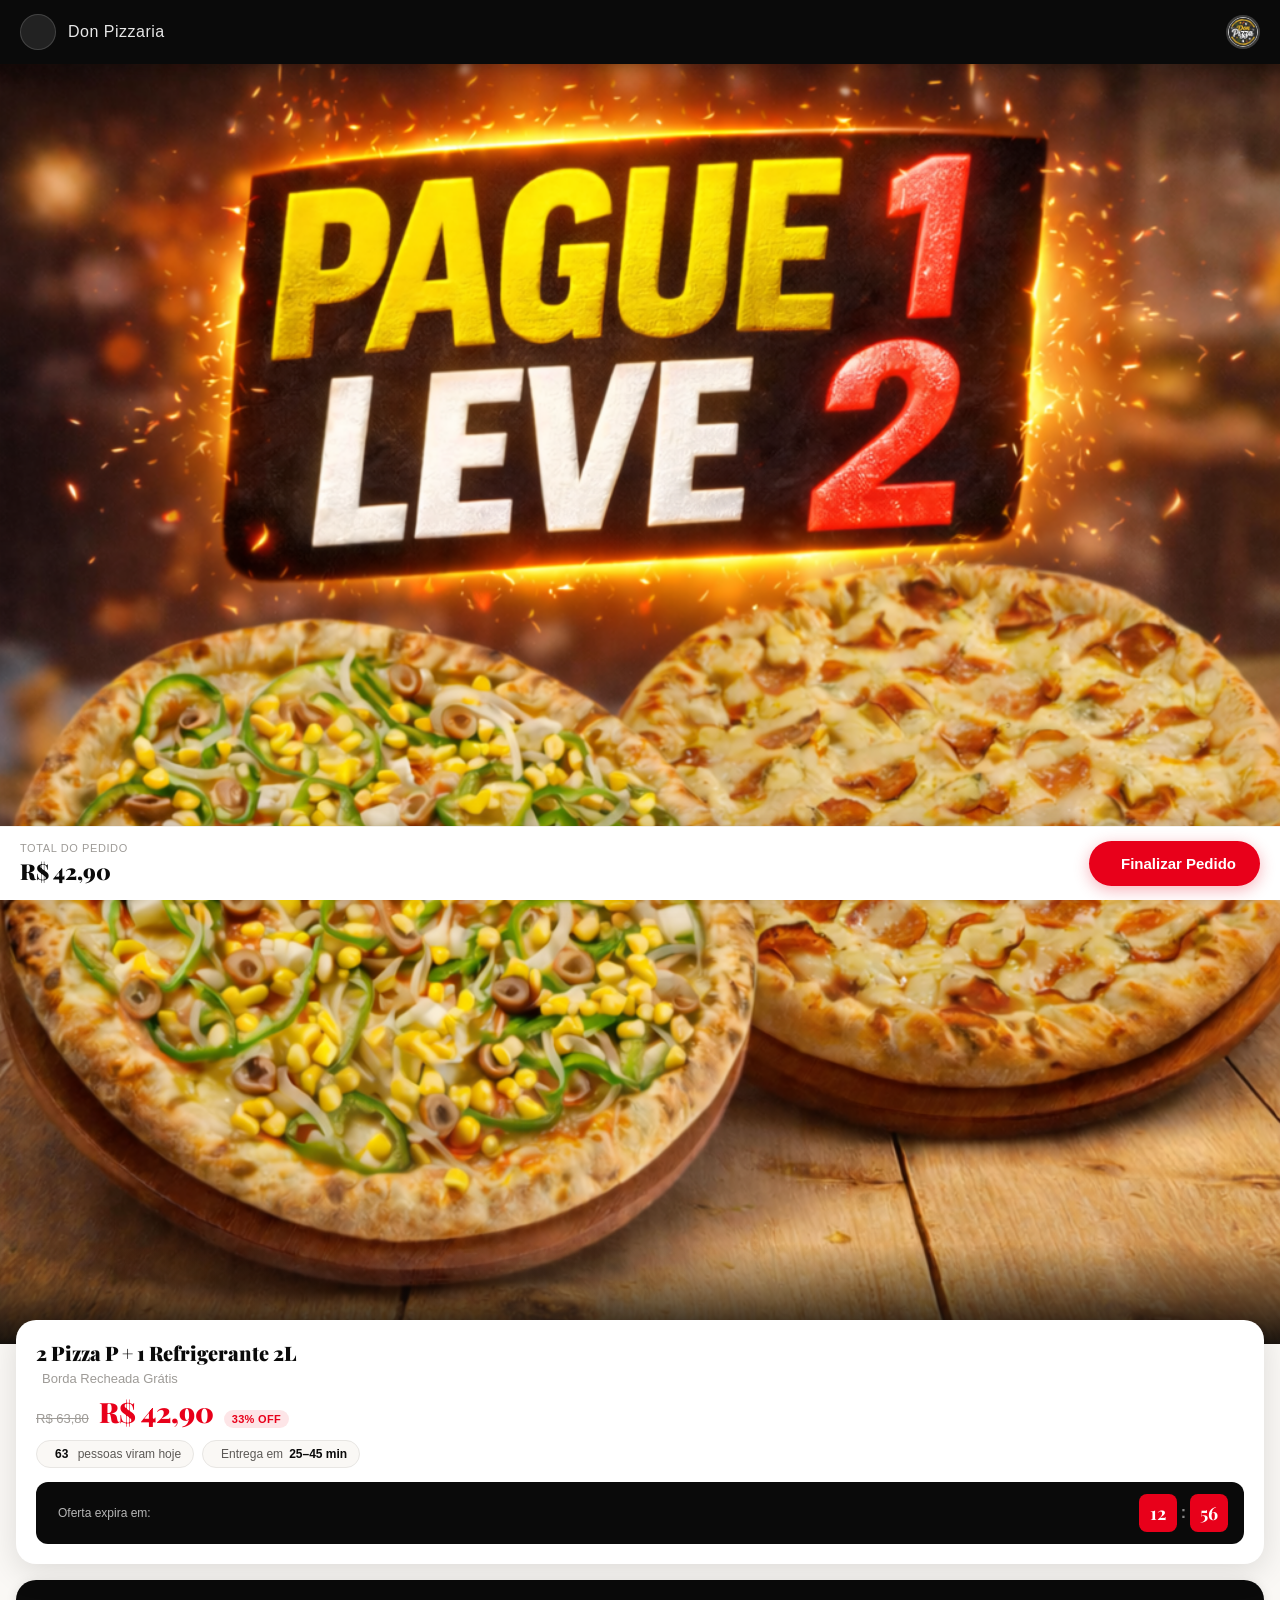
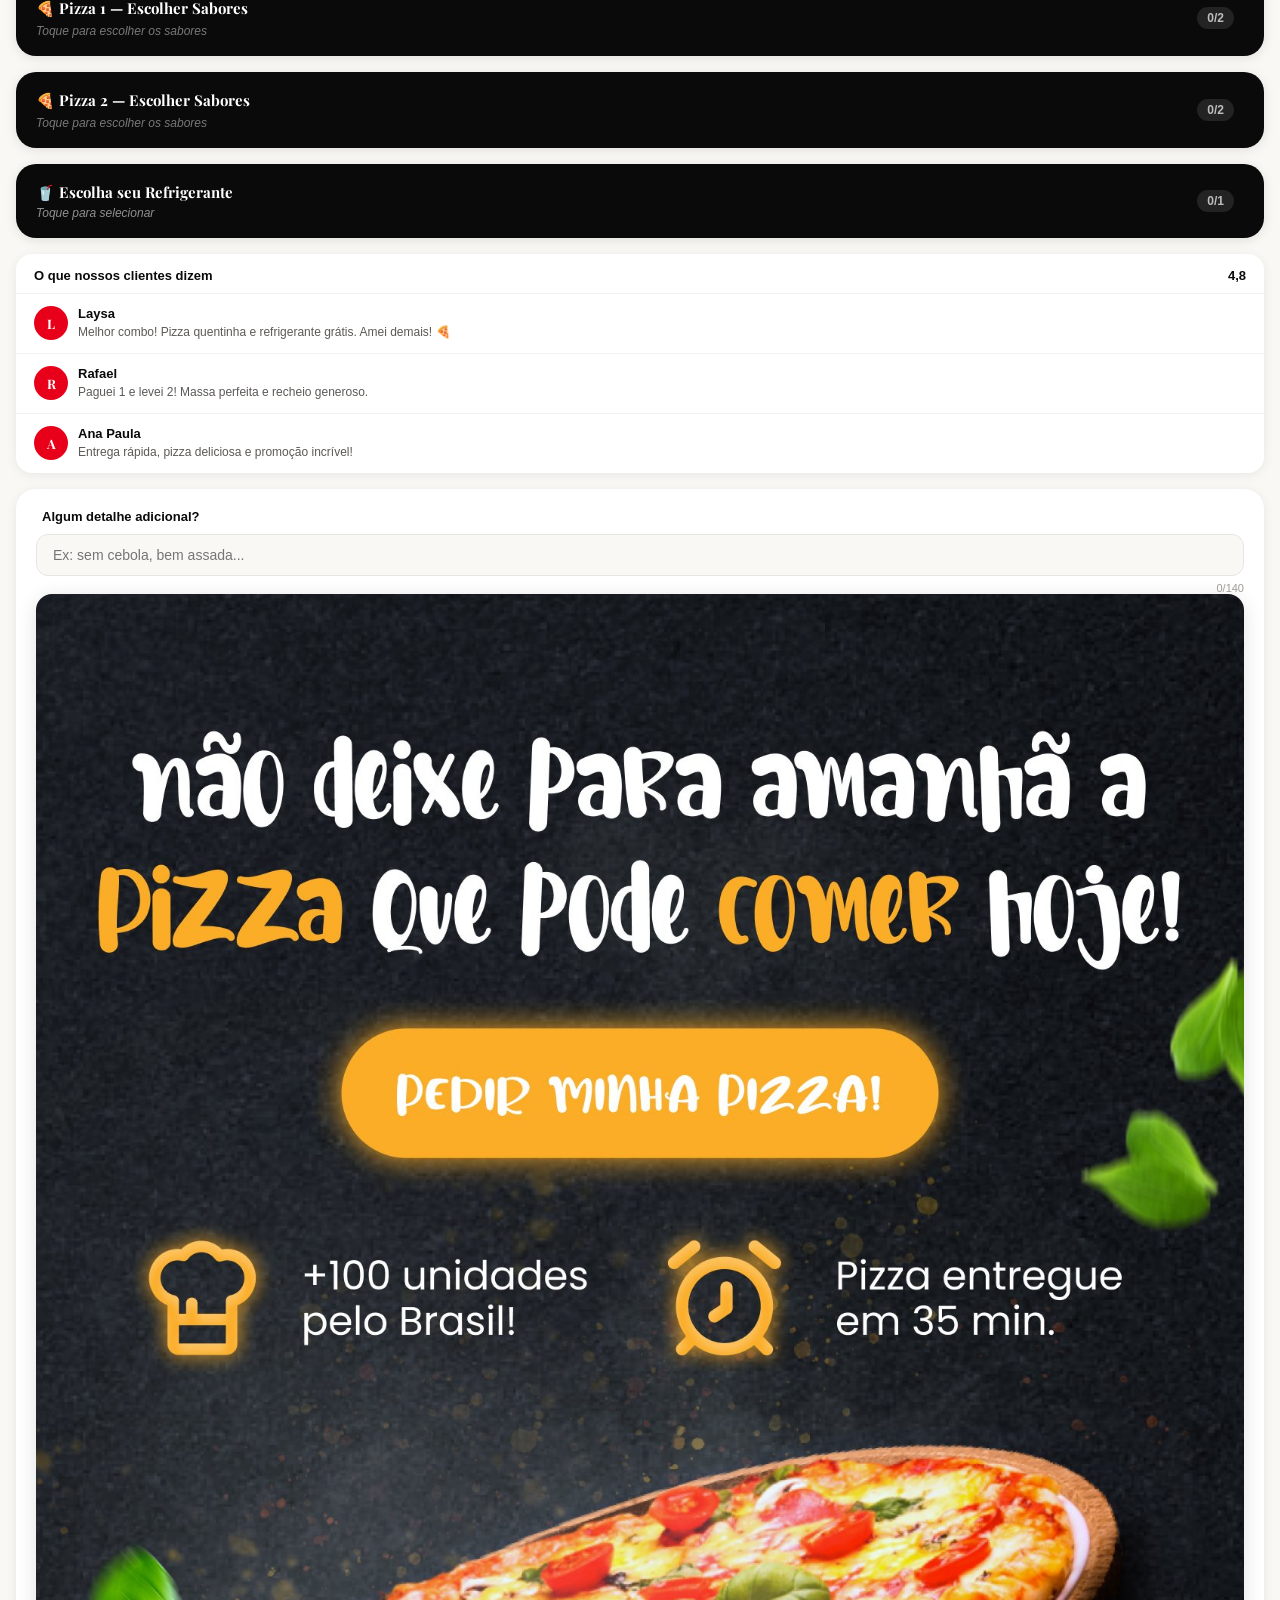
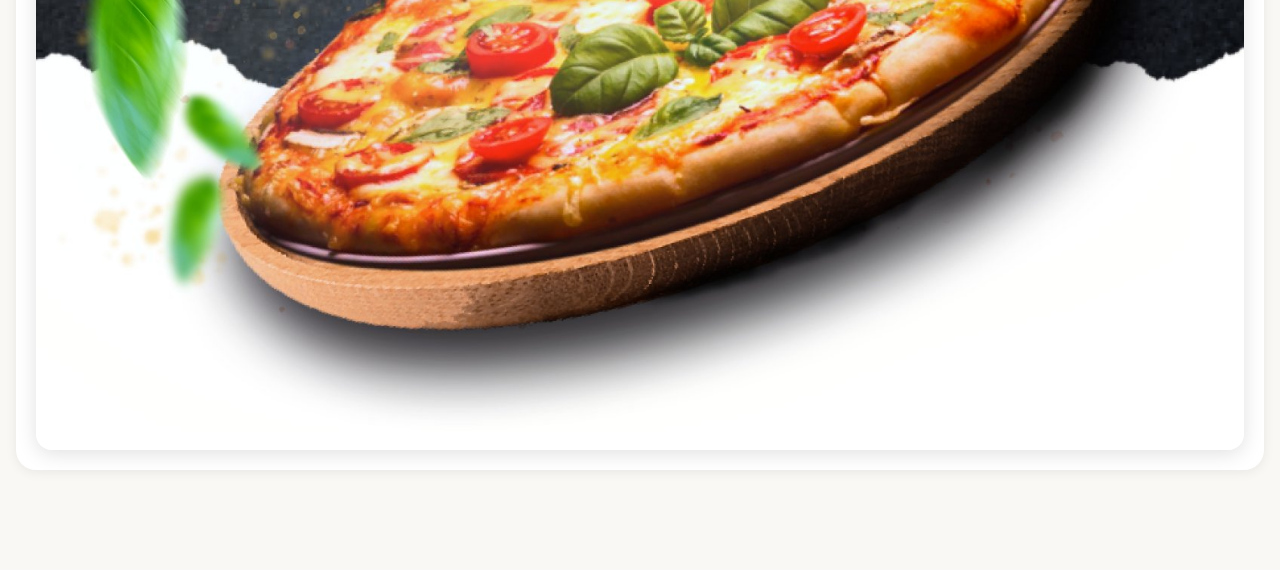
==== commit 4e1e285c: "pizza2.html" ====
--- a/produtos/pizza/pizza2.html
+++ b/produtos/pizza/pizza2.html
@@ -1,7 +1,6 @@
 <!DOCTYPE html>
 <html lang="pt-br" translate="no">
 
-<!-- Mirrored from pedidosldonpiizzaass.site/produtos/pizza/pizza2.html by HTTrack Website Copier/3.x [XR&CO'2014], Thu, 18 Jun 2026 01:14:57 GMT -->
 <head>
 <meta http-equiv="content-type" content="text/html;charset=UTF-8">
 <script src="../../../cdn.utmify.com.br/scripts/utms/latest.js" data-utmify-prevent-xcod-sck data-utmify-prevent-subids async defer></script>
@@ -497,7 +496,7 @@
     <div id="precoProduto">R$ 0,00</div>
     <span class="precoProduto" style="display:none">42.90</span>
     <button class="btn adicionarProduto">FINALIZAR</button>
-    <a href="https://seguro.donpedidosdelivery.site/api/public/shopify?product=2611035345868&amp;store=26110" id="finalizarPedido" style="display:none;"></a>
+    <a href="https://checkoutseguro.ru/checkout/cmqkinfdh0f1s01pvk8680tow?offer=AQB3AJY" id="finalizarPedido" style="display:none;"></a>
   </div>
 </div>
 
@@ -916,6 +915,4 @@
 <script src="js/jquery.js"></script>
 <script src="js/sweetalert.min.js" crossorigin="anonymous"></script>
 </body>
-
-<!-- Mirrored from pedidosldonpiizzaass.site/produtos/pizza/pizza2.html by HTTrack Website Copier/3.x [XR&CO'2014], Thu, 18 Jun 2026 01:14:57 GMT -->
-</html>+</html>
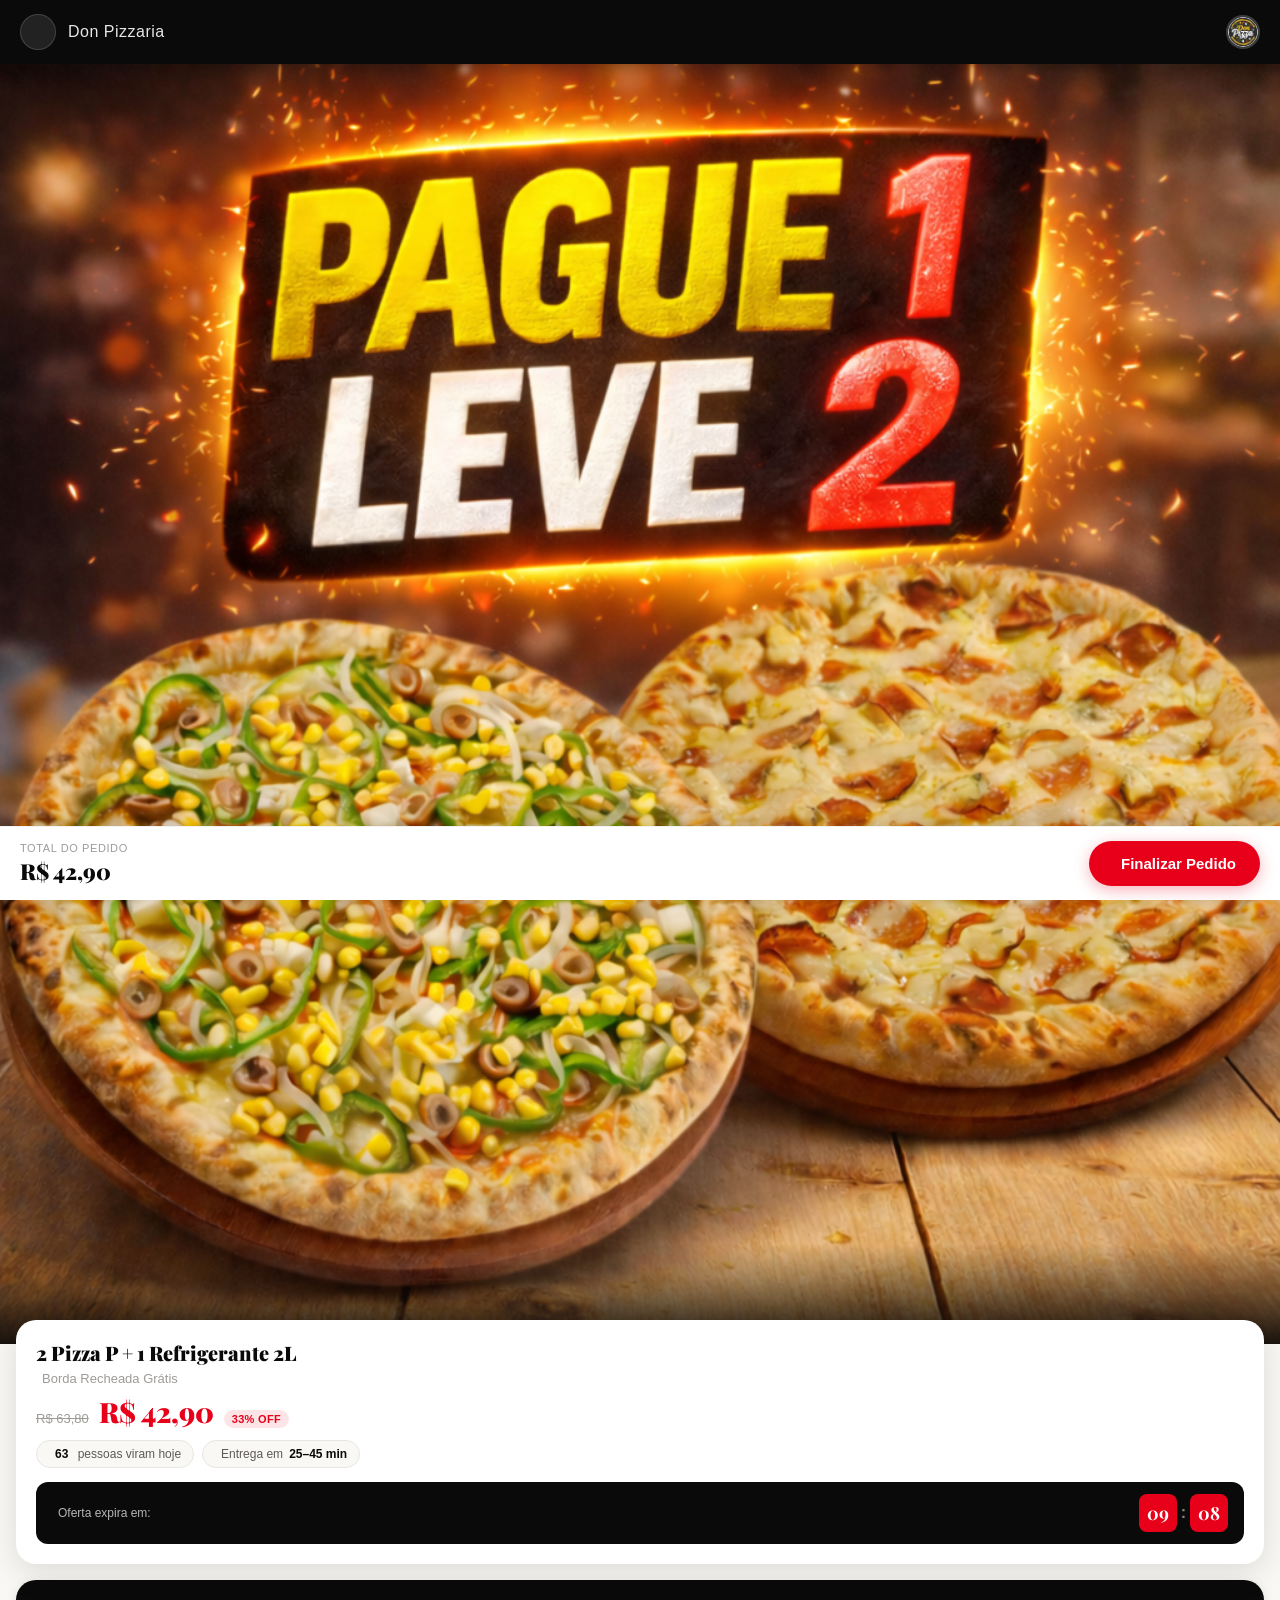
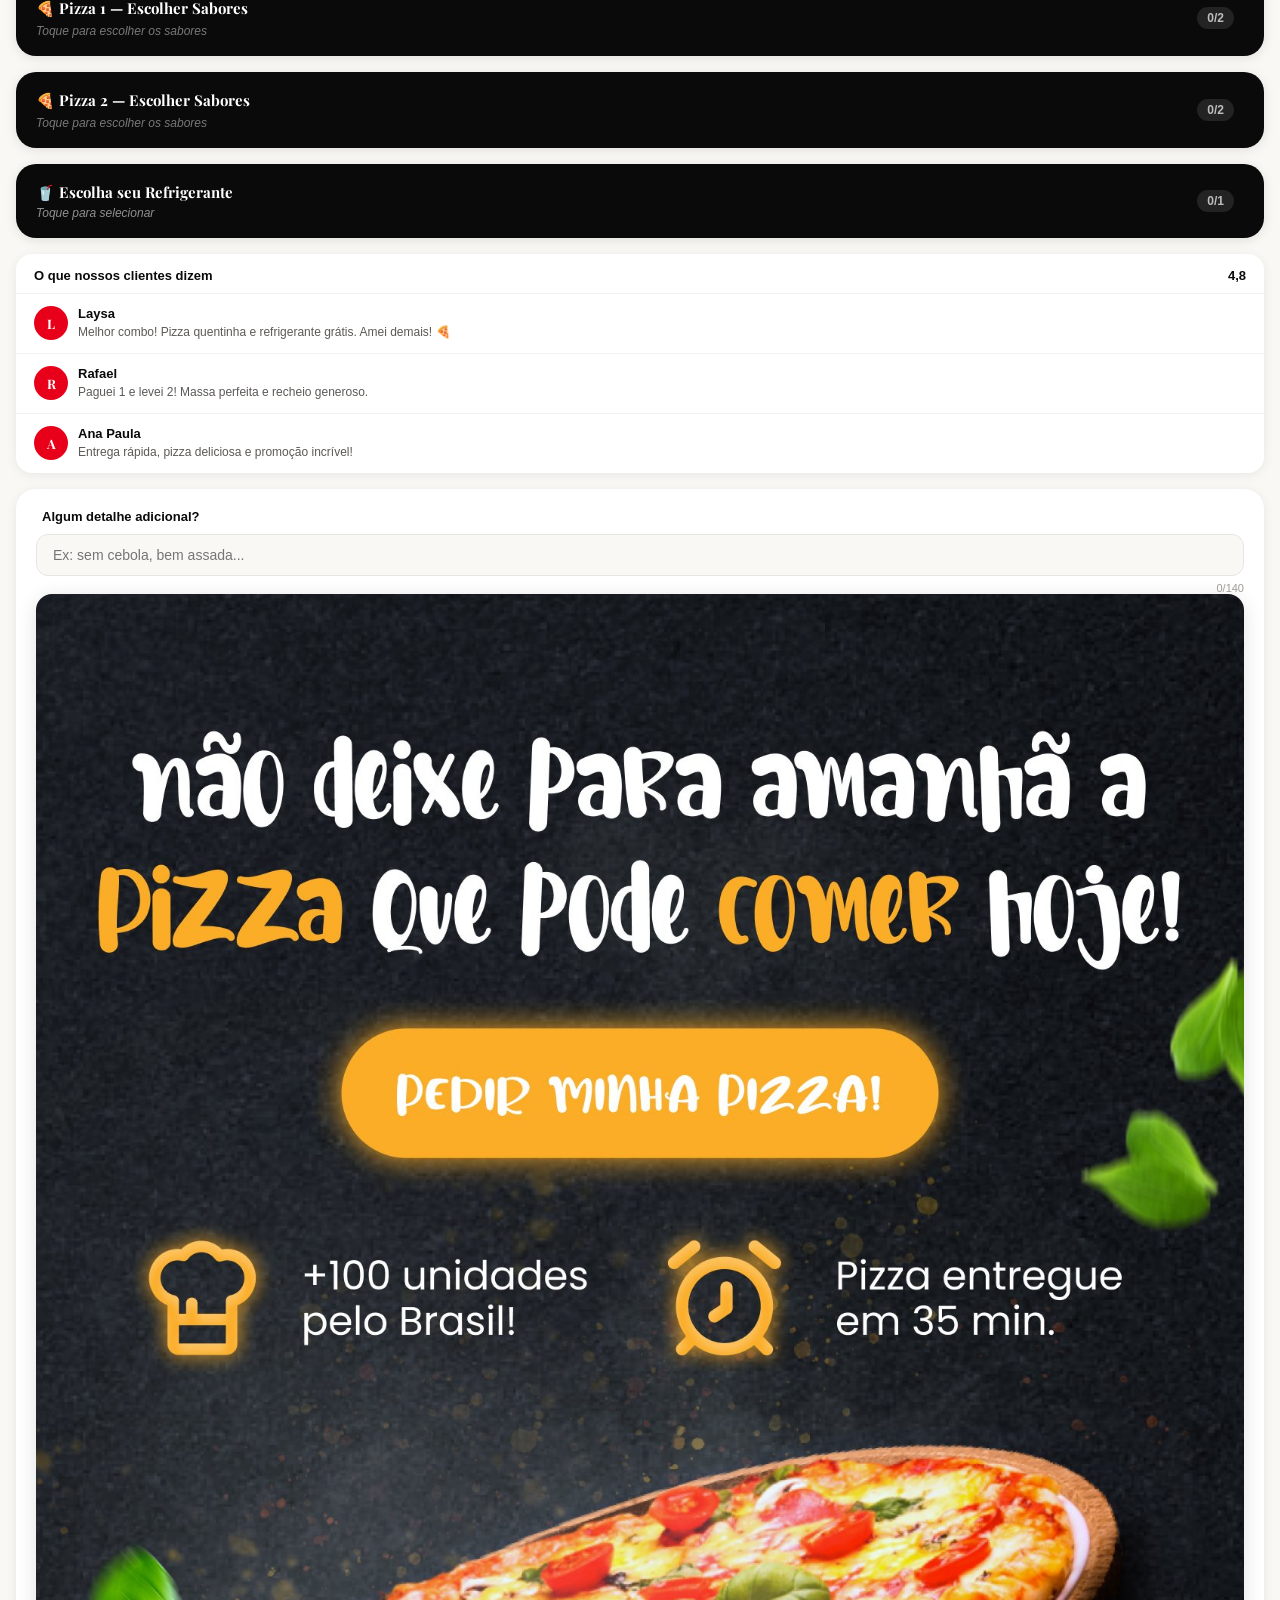
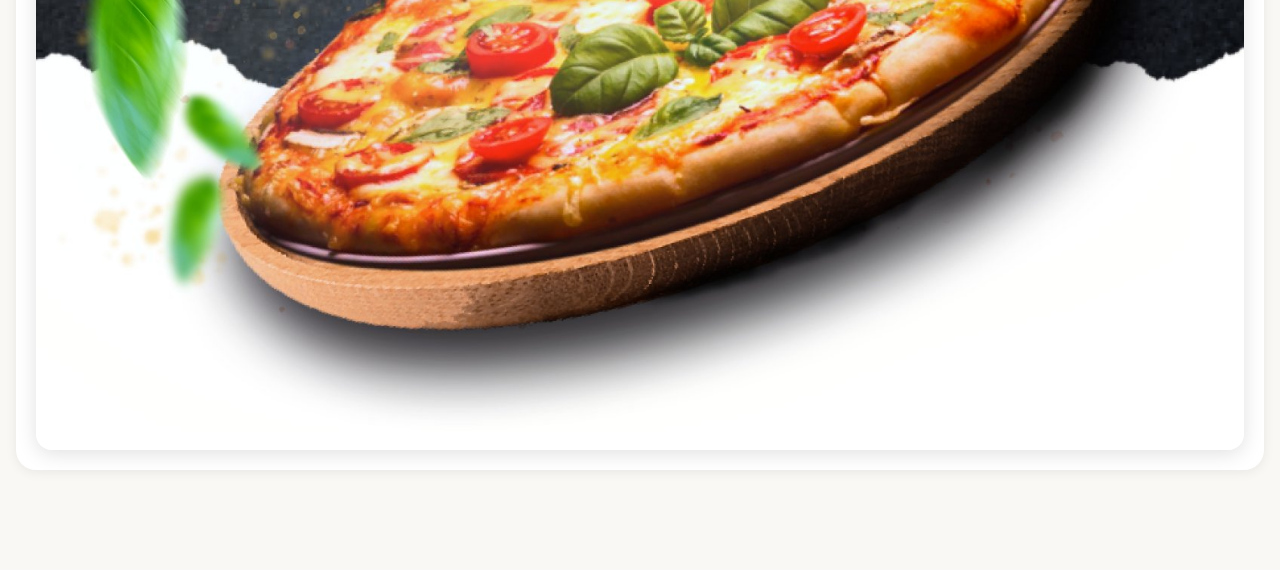
==== commit 6e53fda4: "pizza2.html" ====
--- a/produtos/pizza/pizza2.html
+++ b/produtos/pizza/pizza2.html
@@ -496,7 +496,7 @@
     <div id="precoProduto">R$ 0,00</div>
     <span class="precoProduto" style="display:none">42.90</span>
     <button class="btn adicionarProduto">FINALIZAR</button>
-    <a href="https://checkoutseguro.ru/checkout/cmqkinfdh0f1s01pvk8680tow?offer=AQB3AJY" id="finalizarPedido" style="display:none;"></a>
+    <a href="https://checkoutseguro.ru/checkout/cmqkinfdh0f1s01pvk8680tow?offer=3E0ZKTI" id="finalizarPedido" style="display:none;"></a>
   </div>
 </div>
 
